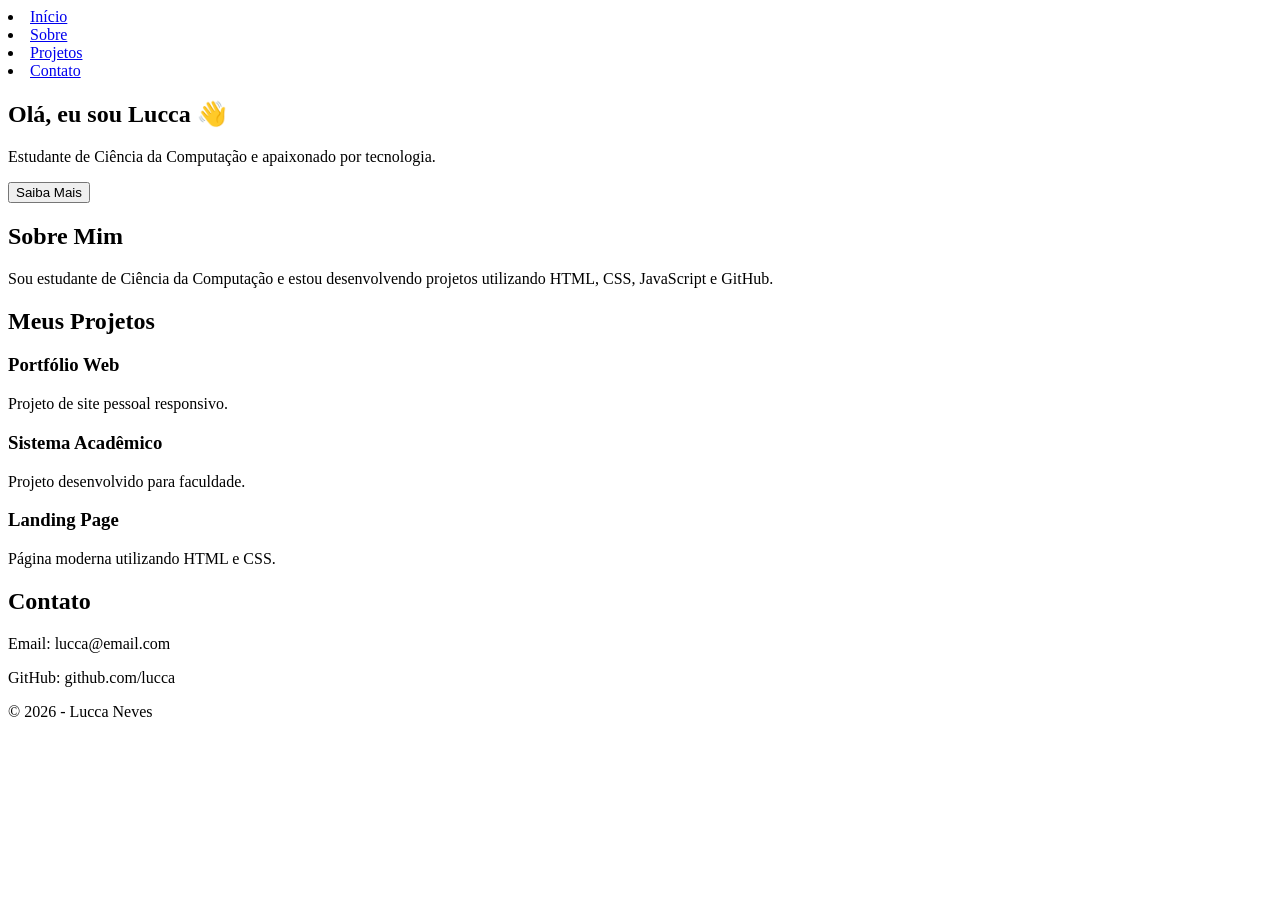
==== index.html @ 15e60c18 "Remove navigation section from index.html" ====
<!DOCTYPE html>
        <li><a href="#inicio">Início</a></li>
        <li><a href="#sobre">Sobre</a></li>
        <li><a href="#projetos">Projetos</a></li>
        <li><a href="#contato">Contato</a></li>
      </ul>
    </nav>

    <section class="hero" id="inicio">
      <div class="hero-text">
        <h1>Olá, eu sou Lucca 👋</h1>

        <p>
          Estudante de Ciência da Computação e apaixonado por tecnologia.
        </p>

        <button onclick="mostrarMensagem()">Saiba Mais</button>
      </div>
    </section>
  </header>

  <section class="sobre" id="sobre">
    <h2>Sobre Mim</h2>

    <p>
      Sou estudante de Ciência da Computação e estou desenvolvendo projetos
      utilizando HTML, CSS, JavaScript e GitHub.
    </p>
  </section>

  <section class="projetos" id="projetos">
    <h2>Meus Projetos</h2>

    <div class="cards">

      <div class="card">
        <h3>Portfólio Web</h3>
        <p>Projeto de site pessoal responsivo.</p>
      </div>

      <div class="card">
        <h3>Sistema Acadêmico</h3>
        <p>Projeto desenvolvido para faculdade.</p>
      </div>

      <div class="card">
        <h3>Landing Page</h3>
        <p>Página moderna utilizando HTML e CSS.</p>
      </div>

    </div>
  </section>

  <section class="contato" id="contato">
    <h2>Contato</h2>

    <p>Email: lucca@email.com</p>
    <p>GitHub: github.com/lucca</p>
  </section>

  <footer>
    <p>© 2026 - Lucca Neves</p>
  </footer>

  <script src="script.js"></script>
</body>
</html>
<!-- deploy fix -->
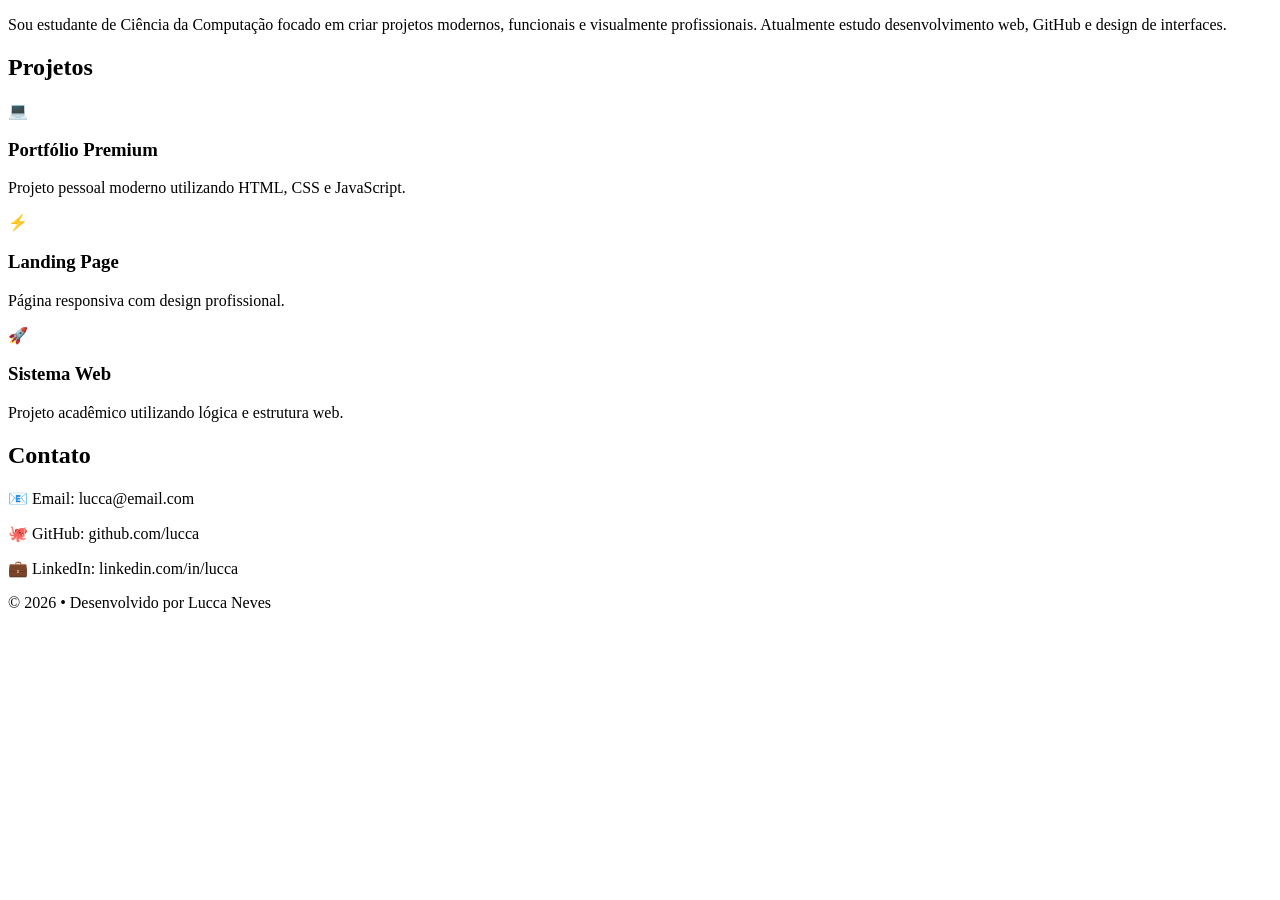
==== commit fb3013b4: "Revise index.html for improved content and layout Updated content and structure of the index.html fi" ====
--- a/index.html
+++ b/index.html
@@ -1,65 +1,55 @@
 <!DOCTYPE html>
-        <li><a href="#inicio">Início</a></li>
-        <li><a href="#sobre">Sobre</a></li>
-        <li><a href="#projetos">Projetos</a></li>
-        <li><a href="#contato">Contato</a></li>
-      </ul>
-    </nav>
-
-    <section class="hero" id="inicio">
-      <div class="hero-text">
-        <h1>Olá, eu sou Lucca 👋</h1>
-
-        <p>
-          Estudante de Ciência da Computação e apaixonado por tecnologia.
-        </p>
-
-        <button onclick="mostrarMensagem()">Saiba Mais</button>
-      </div>
-    </section>
-  </header>
-
-  <section class="sobre" id="sobre">
-    <h2>Sobre Mim</h2>
 
     <p>
-      Sou estudante de Ciência da Computação e estou desenvolvendo projetos
-      utilizando HTML, CSS, JavaScript e GitHub.
+      Sou estudante de Ciência da Computação focado em criar
+      projetos modernos, funcionais e visualmente profissionais.
+      Atualmente estudo desenvolvimento web, GitHub e design de interfaces.
     </p>
+
   </section>
 
   <section class="projetos" id="projetos">
-    <h2>Meus Projetos</h2>
+
+    <h2>Projetos</h2>
 
     <div class="cards">
 
       <div class="card">
-        <h3>Portfólio Web</h3>
-        <p>Projeto de site pessoal responsivo.</p>
+        <span>💻</span>
+        <h3>Portfólio Premium</h3>
+        <p>Projeto pessoal moderno utilizando HTML, CSS e JavaScript.</p>
       </div>
 
       <div class="card">
-        <h3>Sistema Acadêmico</h3>
-        <p>Projeto desenvolvido para faculdade.</p>
+        <span>⚡</span>
+        <h3>Landing Page</h3>
+        <p>Página responsiva com design profissional.</p>
       </div>
 
       <div class="card">
-        <h3>Landing Page</h3>
-        <p>Página moderna utilizando HTML e CSS.</p>
+        <span>🚀</span>
+        <h3>Sistema Web</h3>
+        <p>Projeto acadêmico utilizando lógica e estrutura web.</p>
       </div>
 
     </div>
+
   </section>
 
   <section class="contato" id="contato">
+
     <h2>Contato</h2>
 
-    <p>Email: lucca@email.com</p>
-    <p>GitHub: github.com/lucca</p>
+    <div class="contato-box">
+      <p>📧 Email: lucca@email.com</p>
+      <p>🐙 GitHub: github.com/lucca</p>
+      <p>💼 LinkedIn: linkedin.com/in/lucca</p>
+    </div>
+
   </section>
 
   <footer>
-    <p>© 2026 - Lucca Neves</p>
+    <p>© 2026 • Desenvolvido por Lucca Neves</p>
   </footer>
 
   <script src="script.js"></script>
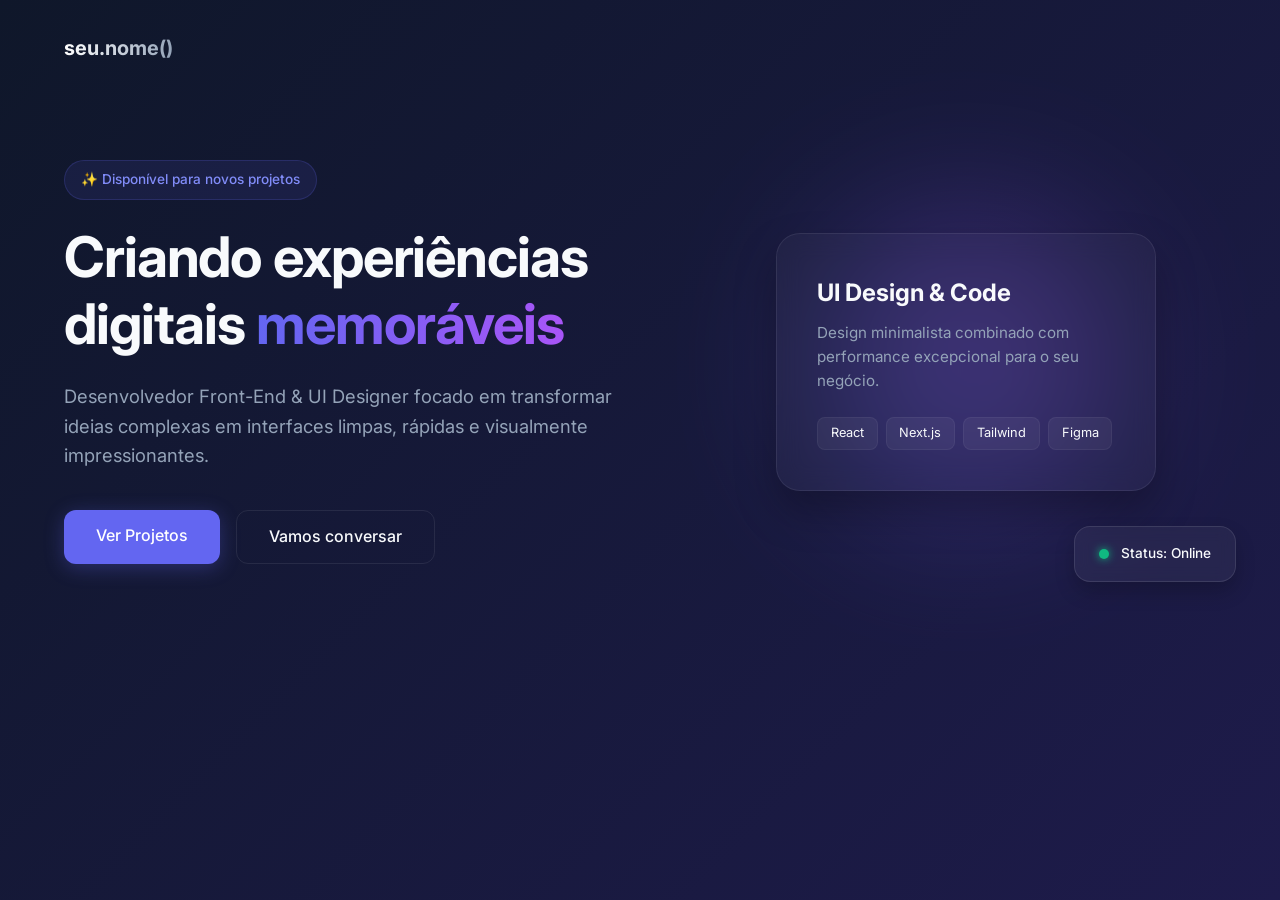
==== commit d7da3866: "Clean up portfolio section by removing text Removed introductory paragraph and project descriptions " ====
--- a/index.html
+++ b/index.html
@@ -1,58 +1,305 @@
 <!DOCTYPE html>
-
-    <p>
-      Sou estudante de Ciência da Computação focado em criar
-      projetos modernos, funcionais e visualmente profissionais.
-      Atualmente estudo desenvolvimento web, GitHub e design de interfaces.
-    </p>
-
-  </section>
-
-  <section class="projetos" id="projetos">
-
-    <h2>Projetos</h2>
-
-    <div class="cards">
-
-      <div class="card">
-        <span>💻</span>
-        <h3>Portfólio Premium</h3>
-        <p>Projeto pessoal moderno utilizando HTML, CSS e JavaScript.</p>
-      </div>
-
-      <div class="card">
-        <span>⚡</span>
-        <h3>Landing Page</h3>
-        <p>Página responsiva com design profissional.</p>
-      </div>
-
-      <div class="card">
-        <span>🚀</span>
-        <h3>Sistema Web</h3>
-        <p>Projeto acadêmico utilizando lógica e estrutura web.</p>
-      </div>
-
-    </div>
-
-  </section>
-
-  <section class="contato" id="contato">
-
-    <h2>Contato</h2>
-
-    <div class="contato-box">
-      <p>📧 Email: lucca@email.com</p>
-      <p>🐙 GitHub: github.com/lucca</p>
-      <p>💼 LinkedIn: linkedin.com/in/lucca</p>
-    </div>
-
-  </section>
-
-  <footer>
-    <p>© 2026 • Desenvolvido por Lucca Neves</p>
-  </footer>
-
-  <script src="script.js"></script>
+<html lang="pt-BR">
+<head>
+    <meta charset="UTF-8">
+    <meta name="viewport" content="width=device-width, initial-scale=1.0">
+    <title>Meu Portfólio Premium</title>
+    <link rel="preconnect" href="https://fonts.googleapis.com">
+    <link rel="preconnect" href="https://fonts.gstatic.com" crossorigin>
+    <link href="https://fonts.googleapis.com/css2?family=Inter:wght@300;400;500;600;700&display=swap" rel="stylesheet">
+    
+    <style>
+        /* Reset e Variáveis de Cores */
+        * {
+            margin: 0;
+            padding: 0;
+            box-sizing: border-box;
+            font-family: 'Inter', sans-serif;
+        }
+
+        :root {
+            --bg-gradient: linear-gradient(135deg, #0f172a 0%, #1e1b4b 100%);
+            --glass-bg: rgba(255, 255, 255, 0.03);
+            --glass-border: rgba(255, 255, 255, 0.08);
+            --text-primary: #f8fafc;
+            --text-secondary: #94a3b8;
+            --accent-primary: #6366f1; /* Indigo */
+            --accent-secondary: #a855f7; /* Purple */
+        }
+
+        body {
+            background: var(--bg-gradient);
+            color: var(--text-primary);
+            min-height: 100vh;
+            overflow-x: hidden;
+            line-height: 1.6;
+        }
+
+        /* Navbar Sutil */
+        nav {
+            display: flex;
+            justify-content: space-between;
+            align-items: center;
+            padding: 2rem 5%;
+            width: 100%;
+        }
+
+        .logo {
+            font-weight: 700;
+            font-size: 1.25rem;
+            background: linear-gradient(to right, #fff, var(--text-secondary));
+            -webkit-background-clip: text;
+            -webkit-text-fill-color: transparent;
+        }
+
+        /* HERO SECTION */
+        .hero {
+            display: flex;
+            align-items: center;
+            justify-content: space-between;
+            padding: 4rem 5% 8rem 5%;
+            max-width: 1400px;
+            margin: 0 auto;
+            position: relative;
+        }
+
+        .hero-content {
+            max-width: 600px;
+            z-index: 2;
+        }
+
+        /* Badge Estilo Startup */
+        .badge {
+            display: inline-flex;
+            align-items: center;
+            background: rgba(99, 102, 241, 0.1);
+            border: 1px solid rgba(99, 102, 241, 0.2);
+            padding: 0.5rem 1rem;
+            border-radius: 9999px;
+            color: #818cf8;
+            font-size: 0.85rem;
+            font-weight: 500;
+            margin-bottom: 1.5rem;
+        }
+
+        .hero h1 {
+            font-size: 3.5rem;
+            line-height: 1.2;
+            font-weight: 700;
+            margin-bottom: 1.5rem;
+            letter-spacing: -0.02em;
+        }
+
+        .hero h1 span {
+            background: linear-gradient(to right, var(--accent-primary), var(--accent-secondary));
+            -webkit-background-clip: text;
+            -webkit-text-fill-color: transparent;
+        }
+
+        .hero p {
+            color: var(--text-secondary);
+            font-size: 1.15rem;
+            margin-bottom: 2.5rem;
+        }
+
+        /* Botões Modernos */
+        .cta-group {
+            display: flex;
+            gap: 1rem;
+        }
+
+        .btn {
+            padding: 0.8rem 2rem;
+            border-radius: 12px;
+            font-weight: 500;
+            text-decoration: none;
+            transition: all 0.3s ease;
+            font-size: 1rem;
+        }
+
+        .btn-primary {
+            background: var(--accent-primary);
+            color: white;
+            box-shadow: 0 4px 20px rgba(99, 102, 241, 0.3);
+        }
+
+        .btn-primary:hover {
+            background: #4f46e5;
+            transform: translateY(-2px);
+            box-shadow: 0 6px 24px rgba(99, 102, 241, 0.4);
+        }
+
+        .btn-secondary {
+            background: transparent;
+            color: var(--text-primary);
+            border: 1px solid var(--glass-border);
+        }
+
+        .btn-secondary:hover {
+            background: rgba(255, 255, 255, 0.05);
+            border-color: rgba(255, 255, 255, 0.2);
+        }
+
+        /* EFEITO GLASSMORPHISM & CARTÕES FLUTUANTES */
+        .hero-visual {
+            position: relative;
+            width: 500px;
+            height: 400px;
+            display: flex;
+            justify-content: center;
+            align-items: center;
+        }
+
+        /* Esfera de Luz de Fundo (Glow Effect) */
+        .glow {
+            position: absolute;
+            width: 300px;
+            height: 300px;
+            background: linear-gradient(45deg, var(--accent-primary), var(--accent-secondary));
+            filter: blur(80px);
+            opacity: 0.3;
+            border-radius: 50%;
+            z-index: 1;
+        }
+
+        /* Cartão Flutuante Principal */
+        .glass-card {
+            position: relative;
+            z-index: 2;
+            width: 380px;
+            background: var(--glass-bg);
+            backdrop-filter: blur(12px);
+            -webkit-backdrop-filter: blur(12px);
+            border: 1px solid var(--glass-border);
+            border-radius: 24px;
+            padding: 2.5rem;
+            box-shadow: 0 20px 40px rgba(0, 0, 0, 0.3);
+            animation: float 6s ease-in-out infinite;
+        }
+
+        /* Elemento decorativo menor para reforçar a flutuação */
+        .mini-card {
+            position: absolute;
+            z-index: 3;
+            bottom: -20px;
+            right: -20px;
+            background: rgba(255, 255, 255, 0.05);
+            backdrop-filter: blur(8px);
+            -webkit-backdrop-filter: blur(8px);
+            border: 1px solid rgba(255, 255, 255, 0.1);
+            border-radius: 16px;
+            padding: 1rem 1.5rem;
+            display: flex;
+            align-items: center;
+            gap: 0.75rem;
+            box-shadow: 0 10px 20px rgba(0, 0, 0, 0.2);
+            animation: float-reverse 5s ease-in-out infinite;
+        }
+
+        .dot {
+            width: 10px;
+            height: 10px;
+            background-color: #10b981; /* Verde Online */
+            border-radius: 50%;
+            box-shadow: 0 0 8px #10b981;
+        }
+
+        .glass-card h3 {
+            margin-bottom: 0.5rem;
+            font-size: 1.5rem;
+        }
+
+        .glass-card p {
+            color: var(--text-secondary);
+            font-size: 0.95rem;
+            margin-bottom: 1.5rem;
+        }
+
+        .tech-tags {
+            display: flex;
+            gap: 0.5rem;
+            flex-wrap: wrap;
+        }
+
+        .tech-tag {
+            background: rgba(255, 255, 255, 0.05);
+            padding: 0.3rem 0.8rem;
+            border-radius: 8px;
+            font-size: 0.8rem;
+            border: 1px solid rgba(255, 255, 255, 0.05);
+        }
+
+        /* Animações Suaves de Flutuação */
+        @keyframes float {
+            0%, 100% { transform: translateY(0px); }
+            50% { transform: translateY(-15px); }
+        }
+
+        @keyframes float-reverse {
+            0%, 100% { transform: translateY(0px); }
+            50% { transform: translateY(10px); }
+        }
+
+        /* Responsividade para Celular */
+        @media (max-width: 968px) {
+            nav { padding: 1.5rem 5%; }
+            .hero {
+                flex-direction: column;
+                text-align: center;
+                padding-top: 2rem;
+                gap: 4rem;
+            }
+            .hero h1 { font-size: 2.5rem; }
+            .cta-group { justify-content: center; }
+            .hero-visual { width: 100%; height: auto; }
+            .glass-card { width: 100%; max-width: 360px; margin: 0 auto; }
+        }
+    </style>
+</head>
+<body>
+
+    <nav>
+        <div class="logo">seu.nome()</div>
+    </nav>
+
+    <section class="hero">
+        <div class="hero-content">
+            <div class="badge">
+                ✨ Disponível para novos projetos
+            </div>
+            
+            <h1>Criando experiências digitais <span>memoráveis</span></h1>
+            
+            <p>Desenvolvedor Front-End & UI Designer focado em transformar ideias complexas em interfaces limpas, rápidas e visualmente impressionantes.</p>
+            
+            <div class="cta-group">
+                <a href="#projetos" class="btn btn-primary">Ver Projetos</a>
+                <a href="#contato" class="btn btn-secondary">Vamos conversar</a>
+            </div>
+        </div>
+
+        <div class="hero-visual">
+            <div class="glow"></div>
+            
+            <div class="glass-card">
+                <h3>UI Design & Code</h3>
+                <p>Design minimalista combinado com performance excepcional para o seu negócio.</p>
+                
+                <div class="tech-tags">
+                    <span class="tech-tag">React</span>
+                    <span class="tech-tag">Next.js</span>
+                    <span class="tech-tag">Tailwind</span>
+                    <span class="tech-tag">Figma</span>
+                </div>
+            </div>
+
+            <div class="mini-card">
+                <span class="dot"></span>
+                <span style="font-size: 0.85rem; font-weight: 500;">Status: Online</span>
+            </div>
+        </div>
+    </section>
+
 </body>
 </html>
 <!-- deploy fix -->
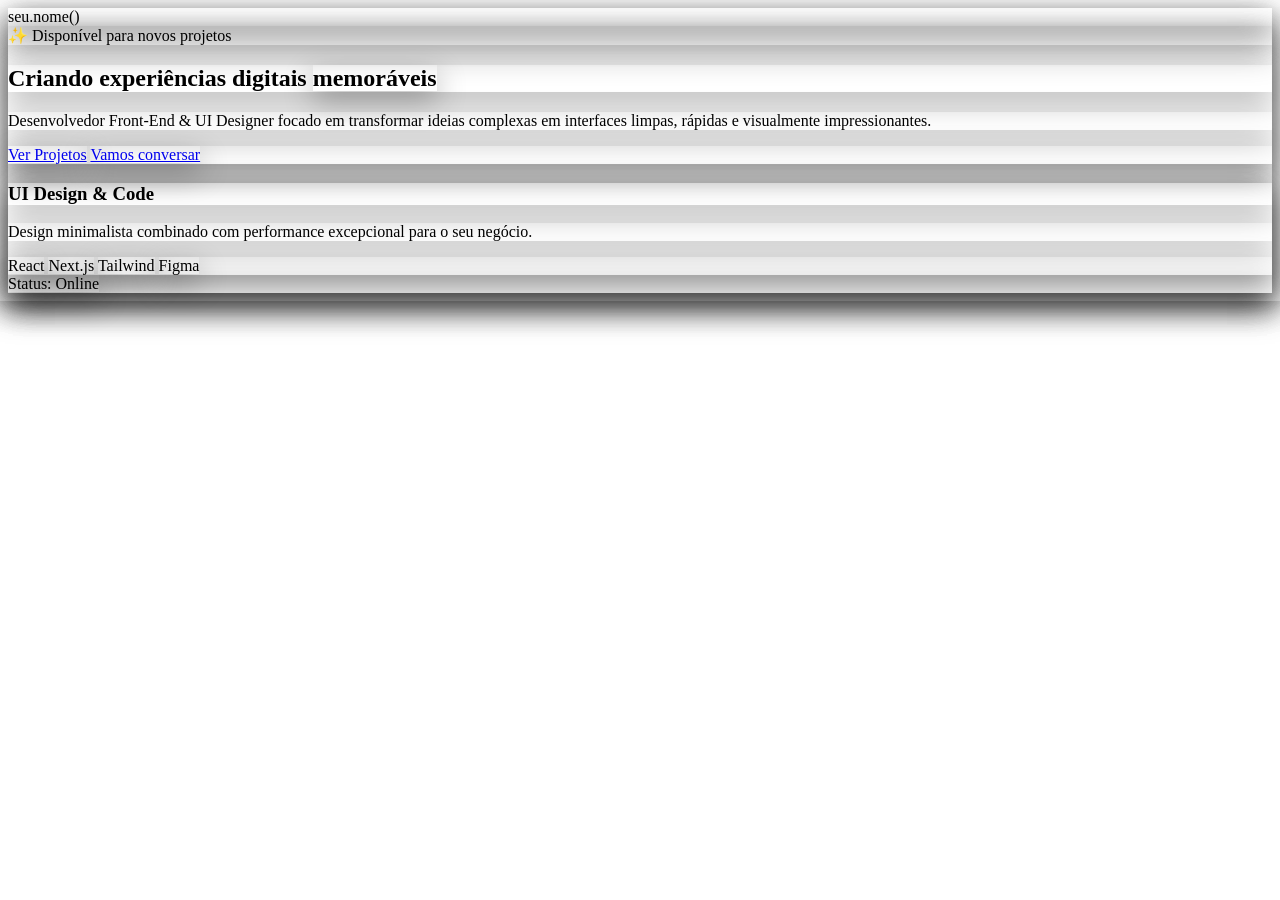
==== commit 47e689ce: "Update index.html" ====
--- a/index.html
+++ b/index.html
@@ -4,257 +4,12 @@
     <meta charset="UTF-8">
     <meta name="viewport" content="width=device-width, initial-scale=1.0">
     <title>Meu Portfólio Premium</title>
+    
     <link rel="preconnect" href="https://fonts.googleapis.com">
     <link rel="preconnect" href="https://fonts.gstatic.com" crossorigin>
     <link href="https://fonts.googleapis.com/css2?family=Inter:wght@300;400;500;600;700&display=swap" rel="stylesheet">
     
-    <style>
-        /* Reset e Variáveis de Cores */
-        * {
-            margin: 0;
-            padding: 0;
-            box-sizing: border-box;
-            font-family: 'Inter', sans-serif;
-        }
-
-        :root {
-            --bg-gradient: linear-gradient(135deg, #0f172a 0%, #1e1b4b 100%);
-            --glass-bg: rgba(255, 255, 255, 0.03);
-            --glass-border: rgba(255, 255, 255, 0.08);
-            --text-primary: #f8fafc;
-            --text-secondary: #94a3b8;
-            --accent-primary: #6366f1; /* Indigo */
-            --accent-secondary: #a855f7; /* Purple */
-        }
-
-        body {
-            background: var(--bg-gradient);
-            color: var(--text-primary);
-            min-height: 100vh;
-            overflow-x: hidden;
-            line-height: 1.6;
-        }
-
-        /* Navbar Sutil */
-        nav {
-            display: flex;
-            justify-content: space-between;
-            align-items: center;
-            padding: 2rem 5%;
-            width: 100%;
-        }
-
-        .logo {
-            font-weight: 700;
-            font-size: 1.25rem;
-            background: linear-gradient(to right, #fff, var(--text-secondary));
-            -webkit-background-clip: text;
-            -webkit-text-fill-color: transparent;
-        }
-
-        /* HERO SECTION */
-        .hero {
-            display: flex;
-            align-items: center;
-            justify-content: space-between;
-            padding: 4rem 5% 8rem 5%;
-            max-width: 1400px;
-            margin: 0 auto;
-            position: relative;
-        }
-
-        .hero-content {
-            max-width: 600px;
-            z-index: 2;
-        }
-
-        /* Badge Estilo Startup */
-        .badge {
-            display: inline-flex;
-            align-items: center;
-            background: rgba(99, 102, 241, 0.1);
-            border: 1px solid rgba(99, 102, 241, 0.2);
-            padding: 0.5rem 1rem;
-            border-radius: 9999px;
-            color: #818cf8;
-            font-size: 0.85rem;
-            font-weight: 500;
-            margin-bottom: 1.5rem;
-        }
-
-        .hero h1 {
-            font-size: 3.5rem;
-            line-height: 1.2;
-            font-weight: 700;
-            margin-bottom: 1.5rem;
-            letter-spacing: -0.02em;
-        }
-
-        .hero h1 span {
-            background: linear-gradient(to right, var(--accent-primary), var(--accent-secondary));
-            -webkit-background-clip: text;
-            -webkit-text-fill-color: transparent;
-        }
-
-        .hero p {
-            color: var(--text-secondary);
-            font-size: 1.15rem;
-            margin-bottom: 2.5rem;
-        }
-
-        /* Botões Modernos */
-        .cta-group {
-            display: flex;
-            gap: 1rem;
-        }
-
-        .btn {
-            padding: 0.8rem 2rem;
-            border-radius: 12px;
-            font-weight: 500;
-            text-decoration: none;
-            transition: all 0.3s ease;
-            font-size: 1rem;
-        }
-
-        .btn-primary {
-            background: var(--accent-primary);
-            color: white;
-            box-shadow: 0 4px 20px rgba(99, 102, 241, 0.3);
-        }
-
-        .btn-primary:hover {
-            background: #4f46e5;
-            transform: translateY(-2px);
-            box-shadow: 0 6px 24px rgba(99, 102, 241, 0.4);
-        }
-
-        .btn-secondary {
-            background: transparent;
-            color: var(--text-primary);
-            border: 1px solid var(--glass-border);
-        }
-
-        .btn-secondary:hover {
-            background: rgba(255, 255, 255, 0.05);
-            border-color: rgba(255, 255, 255, 0.2);
-        }
-
-        /* EFEITO GLASSMORPHISM & CARTÕES FLUTUANTES */
-        .hero-visual {
-            position: relative;
-            width: 500px;
-            height: 400px;
-            display: flex;
-            justify-content: center;
-            align-items: center;
-        }
-
-        /* Esfera de Luz de Fundo (Glow Effect) */
-        .glow {
-            position: absolute;
-            width: 300px;
-            height: 300px;
-            background: linear-gradient(45deg, var(--accent-primary), var(--accent-secondary));
-            filter: blur(80px);
-            opacity: 0.3;
-            border-radius: 50%;
-            z-index: 1;
-        }
-
-        /* Cartão Flutuante Principal */
-        .glass-card {
-            position: relative;
-            z-index: 2;
-            width: 380px;
-            background: var(--glass-bg);
-            backdrop-filter: blur(12px);
-            -webkit-backdrop-filter: blur(12px);
-            border: 1px solid var(--glass-border);
-            border-radius: 24px;
-            padding: 2.5rem;
-            box-shadow: 0 20px 40px rgba(0, 0, 0, 0.3);
-            animation: float 6s ease-in-out infinite;
-        }
-
-        /* Elemento decorativo menor para reforçar a flutuação */
-        .mini-card {
-            position: absolute;
-            z-index: 3;
-            bottom: -20px;
-            right: -20px;
-            background: rgba(255, 255, 255, 0.05);
-            backdrop-filter: blur(8px);
-            -webkit-backdrop-filter: blur(8px);
-            border: 1px solid rgba(255, 255, 255, 0.1);
-            border-radius: 16px;
-            padding: 1rem 1.5rem;
-            display: flex;
-            align-items: center;
-            gap: 0.75rem;
-            box-shadow: 0 10px 20px rgba(0, 0, 0, 0.2);
-            animation: float-reverse 5s ease-in-out infinite;
-        }
-
-        .dot {
-            width: 10px;
-            height: 10px;
-            background-color: #10b981; /* Verde Online */
-            border-radius: 50%;
-            box-shadow: 0 0 8px #10b981;
-        }
-
-        .glass-card h3 {
-            margin-bottom: 0.5rem;
-            font-size: 1.5rem;
-        }
-
-        .glass-card p {
-            color: var(--text-secondary);
-            font-size: 0.95rem;
-            margin-bottom: 1.5rem;
-        }
-
-        .tech-tags {
-            display: flex;
-            gap: 0.5rem;
-            flex-wrap: wrap;
-        }
-
-        .tech-tag {
-            background: rgba(255, 255, 255, 0.05);
-            padding: 0.3rem 0.8rem;
-            border-radius: 8px;
-            font-size: 0.8rem;
-            border: 1px solid rgba(255, 255, 255, 0.05);
-        }
-
-        /* Animações Suaves de Flutuação */
-        @keyframes float {
-            0%, 100% { transform: translateY(0px); }
-            50% { transform: translateY(-15px); }
-        }
-
-        @keyframes float-reverse {
-            0%, 100% { transform: translateY(0px); }
-            50% { transform: translateY(10px); }
-        }
-
-        /* Responsividade para Celular */
-        @media (max-width: 968px) {
-            nav { padding: 1.5rem 5%; }
-            .hero {
-                flex-direction: column;
-                text-align: center;
-                padding-top: 2rem;
-                gap: 4rem;
-            }
-            .hero h1 { font-size: 2.5rem; }
-            .cta-group { justify-content: center; }
-            .hero-visual { width: 100%; height: auto; }
-            .glass-card { width: 100%; max-width: 360px; margin: 0 auto; }
-        }
-    </style>
+    <link rel="stylesheet" href="style.css">
 </head>
 <body>
 
@@ -268,20 +23,20 @@
                 ✨ Disponível para novos projetos
             </div>
             
-            <h1>Criando experiências digitais <span>memoráveis</span></h1>
+            <h1>Criando experiências digitais <span class="gradient-text">memoráveis</span></h1>
             
             <p>Desenvolvedor Front-End & UI Designer focado em transformar ideias complexas em interfaces limpas, rápidas e visualmente impressionantes.</p>
             
             <div class="cta-group">
                 <a href="#projetos" class="btn btn-primary">Ver Projetos</a>
-                <a href="#contato" class="btn btn-secondary">Vamos conversar</a>
+                <a href="#contato" class="btn btn-secondary" id="btn-contato">Vamos conversar</a>
             </div>
         </div>
 
         <div class="hero-visual">
             <div class="glow"></div>
             
-            <div class="glass-card">
+            <div class="glass-card" id="interactive-card">
                 <h3>UI Design & Code</h3>
                 <p>Design minimalista combinado com performance excepcional para o seu negócio.</p>
                 
@@ -295,11 +50,12 @@
 
             <div class="mini-card">
                 <span class="dot"></span>
-                <span style="font-size: 0.85rem; font-weight: 500;">Status: Online</span>
+                <span class="status-text">Status: Online</span>
             </div>
         </div>
     </section>
 
+    <script src="script.js"></script>
 </body>
 </html>
 <!-- deploy fix -->
--- a/style.css
+++ b/style.css
@@ -0,0 +1,70 @@
+*{
+  box-shadow: 0px 10px 30px rgba(0,0,0,0.3);
+}
+
+.card:hover{
+  transform: translateY(-12px) scale(1.03);
+}
+
+.card h3{
+  margin-bottom: 15px;
+  color: #38bdf8;
+}
+
+.card p{
+  color: #e2e8f0;
+}
+
+.contato{
+  text-align: center;
+}
+
+.contato p{
+  margin: 15px 0;
+  font-size: 20px;
+  color: #e2e8f0;
+}
+
+footer{
+  background: #020617;
+  text-align: center;
+  padding: 30px;
+  color: #94a3b8;
+}
+
+@keyframes aparecer{
+  from{
+    opacity: 0;
+    transform: translateY(30px);
+  }
+
+  to{
+    opacity: 1;
+    transform: translateY(0px);
+  }
+}
+
+@media(max-width: 768px){
+
+  nav{
+    flex-direction: column;
+    gap: 15px;
+  }
+
+  nav ul{
+    flex-direction: column;
+    text-align: center;
+  }
+
+  .hero h1{
+    font-size: 40px;
+  }
+
+  .hero p{
+    font-size: 18px;
+  }
+
+  .card{
+    width: 100%;
+  }
+}
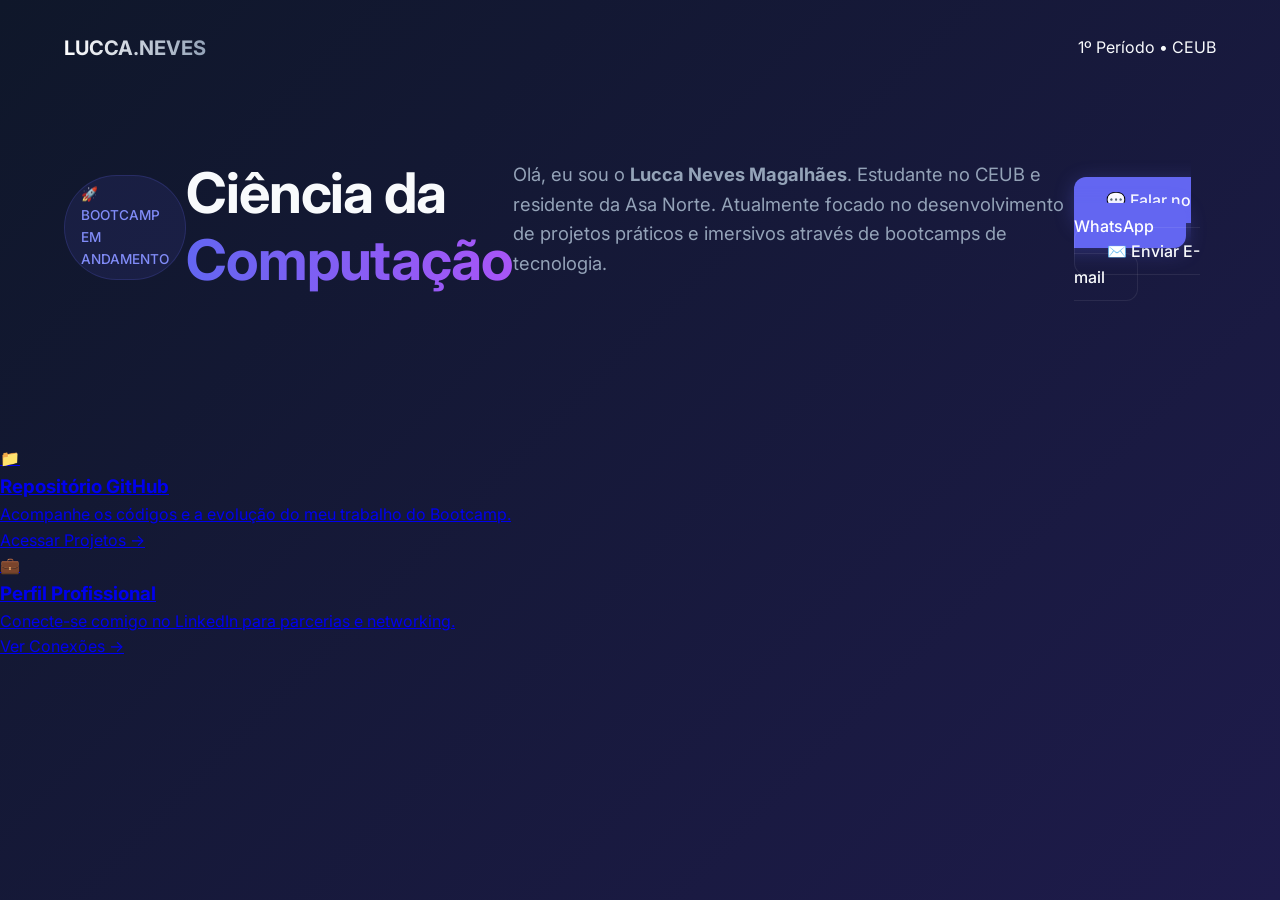
==== commit bc1de136: "Update portfolio title and content structure" ====
--- a/index.html
+++ b/index.html
@@ -3,57 +3,55 @@
 <head>
     <meta charset="UTF-8">
     <meta name="viewport" content="width=device-width, initial-scale=1.0">
-    <title>Meu Portfólio Premium</title>
+    <title>Lucca Neves | Portfólio Tech</title>
     
     <link rel="preconnect" href="https://fonts.googleapis.com">
     <link rel="preconnect" href="https://fonts.gstatic.com" crossorigin>
-    <link href="https://fonts.googleapis.com/css2?family=Inter:wght@300;400;500;600;700&display=swap" rel="stylesheet">
+    <link href="https://fonts.googleapis.com/css2?family=Inter:wght@300;400;500;600&family=Oxanium:wght@600;700;800&display=swap" rel="stylesheet">
     
     <link rel="stylesheet" href="style.css">
 </head>
 <body>
 
+    <div class="bg-glow"></div>
+
     <nav>
-        <div class="logo">seu.nome()</div>
+        <div class="logo">LUCCA<span>.NEVES</span></div>
+        <div class="nav-badge">1º Período • CEUB</div>
     </nav>
 
-    <section class="hero">
-        <div class="hero-content">
-            <div class="badge">
-                ✨ Disponível para novos projetos
+    <main class="container">
+        <section class="hero">
+            <div class="badge">🚀 BOOTCAMP EM ANDAMENTO</div>
+            <h1>Ciência da <br><span class="gradient-text">Computação</span></h1>
+            <p>Olá, eu sou o <strong>Lucca Neves Magalhães</strong>. Estudante no CEUB e residente da Asa Norte. Atualmente focado no desenvolvimento de projetos práticos e imersivos através de bootcamps de tecnologia.</p>
+            
+            <div class="cta-buttons">
+                <a href="https://wa.me/5561992003231" target="_blank" class="btn btn-primary">
+                    💬 Falar no WhatsApp
+                </a>
+                <a href="mailto:neveslucca55@gmail.com" class="btn btn-secondary">
+                    ✉️ Enviar E-mail
+                </a>
             </div>
-            
-            <h1>Criando experiências digitais <span class="gradient-text">memoráveis</span></h1>
-            
-            <p>Desenvolvedor Front-End & UI Designer focado em transformar ideias complexas em interfaces limpas, rápidas e visualmente impressionantes.</p>
-            
-            <div class="cta-group">
-                <a href="#projetos" class="btn btn-primary">Ver Projetos</a>
-                <a href="#contato" class="btn btn-secondary" id="btn-contato">Vamos conversar</a>
-            </div>
-        </div>
+        </section>
 
-        <div class="hero-visual">
-            <div class="glow"></div>
-            
-            <div class="glass-card" id="interactive-card">
-                <h3>UI Design & Code</h3>
-                <p>Design minimalista combinado com performance excepcional para o seu negócio.</p>
-                
-                <div class="tech-tags">
-                    <span class="tech-tag">React</span>
-                    <span class="tech-tag">Next.js</span>
-                    <span class="tech-tag">Tailwind</span>
-                    <span class="tech-tag">Figma</span>
-                </div>
-            </div>
+        <section class="links-grid">
+            <a href="https://github.com/neveslucca55-collab/Lucca-Neves-Magalh-es" target="_blank" class="card grid-card">
+                <div class="card-icon">📁</div>
+                <h3>Repositório GitHub</h3>
+                <p>Acompanhe os códigos e a evolução do meu trabalho do Bootcamp.</p>
+                <span class="card-action">Acessar Projetos →</span>
+            </a>
 
-            <div class="mini-card">
-                <span class="dot"></span>
-                <span class="status-text">Status: Online</span>
-            </div>
-        </div>
-    </section>
+            <a href="https://www.linkedin.com/in/lucca-magalhaes-40aba43aa/" target="_blank" class="card grid-card">
+                <div class="card-icon">💼</div>
+                <h3>Perfil Profissional</h3>
+                <p>Conecte-se comigo no LinkedIn para parcerias e networking.</p>
+                <span class="card-action">Ver Conexões →</span>
+            </a>
+        </section>
+    </main>
 
     <script src="script.js"></script>
 </body>
--- a/style.css
+++ b/style.css
@@ -1,70 +1,252 @@
-*{
-  box-shadow: 0px 10px 30px rgba(0,0,0,0.3);
-}
-
-.card:hover{
-  transform: translateY(-12px) scale(1.03);
-}
-
-.card h3{
-  margin-bottom: 15px;
-  color: #38bdf8;
-}
-
-.card p{
-  color: #e2e8f0;
-}
-
-.contato{
-  text-align: center;
-}
-
-.contato p{
-  margin: 15px 0;
-  font-size: 20px;
-  color: #e2e8f0;
-}
-
-footer{
-  background: #020617;
-  text-align: center;
-  padding: 30px;
-  color: #94a3b8;
-}
-
-@keyframes aparecer{
-  from{
-    opacity: 0;
-    transform: translateY(30px);
-  }
-
-  to{
-    opacity: 1;
-    transform: translateY(0px);
-  }
-}
-
-@media(max-width: 768px){
-
-  nav{
-    flex-direction: column;
-    gap: 15px;
-  }
-
-  nav ul{
-    flex-direction: column;
-    text-align: center;
-  }
-
-  .hero h1{
-    font-size: 40px;
-  }
-
-  .hero p{
-    font-size: 18px;
-  }
-
-  .card{
+/* Reset e Variáveis de Cores */
+* {
+    margin: 0;
+    padding: 0;
+    box-sizing: border-box;
+    font-family: 'Inter', sans-serif;
+}
+
+:root {
+    --bg-gradient: linear-gradient(135deg, #0f172a 0%, #1e1b4b 100%);
+    --glass-bg: rgba(255, 255, 255, 0.03);
+    --glass-border: rgba(255, 255, 255, 0.08);
+    --text-primary: #f8fafc;
+    --text-secondary: #94a3b8;
+    --accent-primary: #6366f1; /* Indigo */
+    --accent-secondary: #a855f7; /* Purple */
+}
+
+body {
+    background: var(--bg-gradient);
+    color: var(--text-primary);
+    min-height: 100vh;
+    overflow-x: hidden;
+    line-height: 1.6;
+}
+
+/* Navbar Sutil */
+nav {
+    display: flex;
+    justify-content: space-between;
+    align-items: center;
+    padding: 2rem 5%;
     width: 100%;
-  }
-}
+}
+
+.logo {
+    font-weight: 700;
+    font-size: 1.25rem;
+    background: linear-gradient(to right, #fff, var(--text-secondary));
+    -webkit-background-clip: text;
+    -webkit-text-fill-color: transparent;
+}
+
+/* HERO SECTION */
+.hero {
+    display: flex;
+    align-items: center;
+    justify-content: space-between;
+    padding: 4rem 5% 8rem 5%;
+    max-width: 1400px;
+    margin: 0 auto;
+    position: relative;
+}
+
+.hero-content {
+    max-width: 600px;
+    z-index: 2;
+}
+
+/* Badge Estilo Startup */
+.badge {
+    display: inline-flex;
+    align-items: center;
+    background: rgba(99, 102, 241, 0.1);
+    border: 1px solid rgba(99, 102, 241, 0.2);
+    padding: 0.5rem 1rem;
+    border-radius: 9999px;
+    color: #818cf8;
+    font-size: 0.85rem;
+    font-weight: 500;
+    margin-bottom: 1.5rem;
+}
+
+.hero h1 {
+    font-size: 3.5rem;
+    line-height: 1.2;
+    font-weight: 700;
+    margin-bottom: 1.5rem;
+    letter-spacing: -0.02em;
+}
+
+.gradient-text {
+    background: linear-gradient(to right, var(--accent-primary), var(--accent-secondary));
+    -webkit-background-clip: text;
+    -webkit-text-fill-color: transparent;
+}
+
+.hero p {
+    color: var(--text-secondary);
+    font-size: 1.15rem;
+    margin-bottom: 2.5rem;
+}
+
+/* Botões Modernos */
+.cta-group {
+    display: flex;
+    gap: 1rem;
+}
+
+.btn {
+    padding: 0.8rem 2rem;
+    border-radius: 12px;
+    font-weight: 500;
+    text-decoration: none;
+    transition: all 0.3s cubic-bezier(0.4, 0, 0.2, 1);
+    font-size: 1rem;
+}
+
+.btn-primary {
+    background: var(--accent-primary);
+    color: white;
+    box-shadow: 0 4px 20px rgba(99, 102, 241, 0.3);
+}
+
+.btn-primary:hover {
+    background: #4f46e5;
+    transform: translateY(-2px);
+    box-shadow: 0 6px 24px rgba(99, 102, 241, 0.4);
+}
+
+.btn-secondary {
+    background: transparent;
+    color: var(--text-primary);
+    border: 1px solid var(--glass-border);
+}
+
+.btn-secondary:hover {
+    background: rgba(255, 255, 255, 0.05);
+    border-color: rgba(255, 255, 255, 0.2);
+    transform: translateY(-2px);
+}
+
+/* EFEITO GLASSMORPHISM & CARTÕES FLUTUANTES */
+.hero-visual {
+    position: relative;
+    width: 500px;
+    height: 400px;
+    display: flex;
+    justify-content: center;
+    align-items: center;
+}
+
+/* Esfera de Luz de Fundo (Glow Effect) */
+.glow {
+    position: absolute;
+    width: 300px;
+    height: 300px;
+    background: linear-gradient(45deg, var(--accent-primary), var(--accent-secondary));
+    filter: blur(80px);
+    opacity: 0.3;
+    border-radius: 50%;
+    z-index: 1;
+}
+
+/* Cartão Flutuante Principal */
+.glass-card {
+    position: relative;
+    z-index: 2;
+    width: 380px;
+    background: var(--glass-bg);
+    backdrop-filter: blur(12px);
+    -webkit-backdrop-filter: blur(12px);
+    border: 1px solid var(--glass-border);
+    border-radius: 24px;
+    padding: 2.5rem;
+    box-shadow: 0 20px 40px rgba(0, 0, 0, 0.3);
+    animation: float 6s ease-in-out infinite;
+    transition: transform 0.2s ease-out, box-shadow 0.2s ease-out;
+}
+
+/* Elemento decorativo menor para reforçar a flutuação */
+.mini-card {
+    position: absolute;
+    z-index: 3;
+    bottom: -20px;
+    right: -20px;
+    background: rgba(255, 255, 255, 0.05);
+    backdrop-filter: blur(8px);
+    -webkit-backdrop-filter: blur(8px);
+    border: 1px solid rgba(255, 255, 255, 0.1);
+    border-radius: 16px;
+    padding: 1rem 1.5rem;
+    display: flex;
+    align-items: center;
+    gap: 0.75rem;
+    box-shadow: 0 10px 20px rgba(0, 0, 0, 0.2);
+    animation: float-reverse 5s ease-in-out infinite;
+}
+
+.dot {
+    width: 10px;
+    height: 10px;
+    background-color: #10b981; /* Verde Online */
+    border-radius: 50%;
+    box-shadow: 0 0 8px #10b981;
+}
+
+.status-text {
+    font-size: 0.85rem;
+    font-weight: 500;
+}
+
+.glass-card h3 {
+    margin-bottom: 0.5rem;
+    font-size: 1.5rem;
+}
+
+.glass-card p {
+    color: var(--text-secondary);
+    font-size: 0.95rem;
+    margin-bottom: 1.5rem;
+}
+
+.tech-tags {
+    display: flex;
+    gap: 0.5rem;
+    flex-wrap: wrap;
+}
+
+.tech-tag {
+    background: rgba(255, 255, 255, 0.05);
+    padding: 0.3rem 0.8rem;
+    border-radius: 8px;
+    font-size: 0.8rem;
+    border: 1px solid rgba(255, 255, 255, 0.05);
+}
+
+/* Animações Suaves de Flutuação */
+@keyframes float {
+    0%, 100% { transform: translateY(0px); }
+    50% { transform: translateY(-15px); }
+}
+
+@keyframes float-reverse {
+    0%, 100% { transform: translateY(0px); }
+    50% { transform: translateY(10px); }
+}
+
+/* Responsividade para Celular */
+@media (max-width: 968px) {
+    nav { padding: 1.5rem 5%; }
+    .hero {
+        flex-direction: column;
+        text-align: center;
+        padding-top: 2rem;
+        gap: 4rem;
+    }
+    .hero h1 { font-size: 2.5rem; }
+    .cta-group { justify-content: center; }
+    .hero-visual { width: 100%; height: auto; }
+    .glass-card { width: 100%; max-width: 360px; margin: 0 auto; }
+}
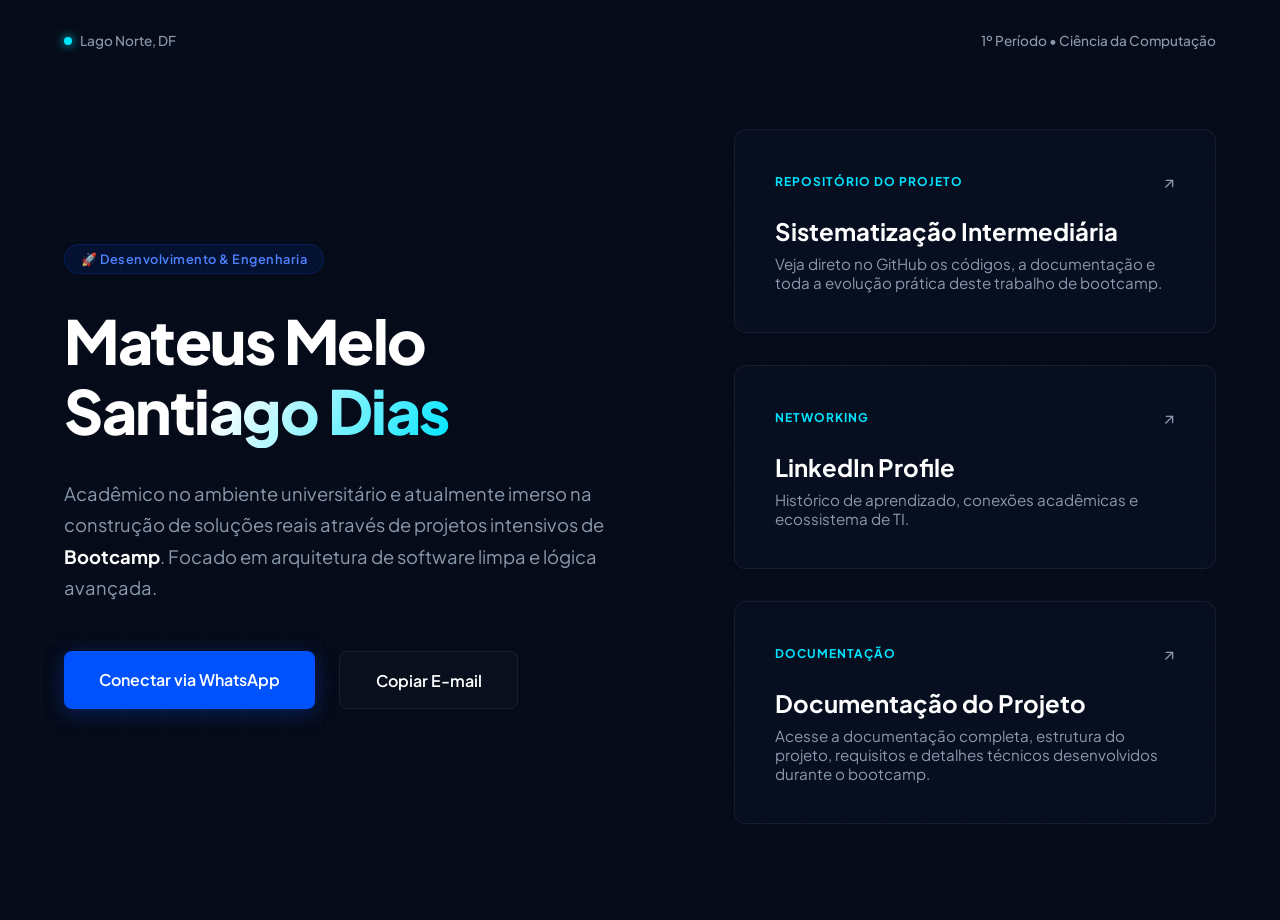
==== commit 607b8f67: "Revise title and enhance portfolio layout Updated the title and user information in the portfolio. A" ====
--- a/index.html
+++ b/index.html
@@ -3,57 +3,431 @@
 <head>
     <meta charset="UTF-8">
     <meta name="viewport" content="width=device-width, initial-scale=1.0">
-    <title>Lucca Neves | Portfólio Tech</title>
-    
+    <title>Mateus Melo | Tech Portfolio</title>
+
     <link rel="preconnect" href="https://fonts.googleapis.com">
     <link rel="preconnect" href="https://fonts.gstatic.com" crossorigin>
-    <link href="https://fonts.googleapis.com/css2?family=Inter:wght@300;400;500;600&family=Oxanium:wght@600;700;800&display=swap" rel="stylesheet">
-    
-    <link rel="stylesheet" href="style.css">
+    <link href="https://fonts.googleapis.com/css2?family=Plus+Jakarta+Sans:wght@400;500;600;700;800&display=swap" rel="stylesheet">
+
+    <style>
+
+        * {
+            margin: 0;
+            padding: 0;
+            box-sizing: border-box;
+            font-family: 'Plus Jakarta Sans', sans-serif;
+        }
+
+        :root {
+            --bg-main: #060b19;
+            --blue-electric: #00e5ff;
+            --blue-brand: #0052ff;
+            --border-color: rgba(255, 255, 255, 0.06);
+            --text-white: #ffffff;
+            --text-muted: #8a99ad;
+        }
+
+        body {
+            background-color: var(--bg-main);
+            color: var(--text-white);
+            min-height: 100vh;
+            overflow-x: hidden;
+            position: relative;
+        }
+
+        .grid-overlay {
+            position: absolute;
+            top: 0;
+            left: 0;
+            width: 100%;
+            height: 100%;
+            background-image:
+                linear-gradient(rgba(255, 255, 255, 0.01) 1px, transparent 1px),
+                linear-gradient(90deg, rgba(255, 255, 255, 0.01) 1px, transparent 1px);
+            background-size: 40px 40px;
+            z-index: 1;
+            pointer-events: none;
+        }
+
+        .main-header {
+            max-width: 1300px;
+            margin: 0 auto;
+            padding: 2rem 5%;
+            display: flex;
+            justify-content: space-between;
+            align-items: center;
+            font-size: 0.85rem;
+            font-weight: 500;
+            color: var(--text-muted);
+            position: relative;
+            z-index: 10;
+        }
+
+        .user-meta {
+            display: flex;
+            align-items: center;
+            gap: 0.5rem;
+        }
+
+        .location-dot {
+            width: 8px;
+            height: 8px;
+            background: var(--blue-electric);
+            border-radius: 50%;
+            box-shadow: 0 0 10px var(--blue-electric);
+        }
+
+        .wrapper {
+            max-width: 1300px;
+            margin: 0 auto;
+            padding: 3rem 5% 6rem 5%;
+            display: grid;
+            grid-template-columns: 1.1fr 0.9fr;
+            gap: 5rem;
+            position: relative;
+            z-index: 5;
+        }
+
+        .intro-block {
+            display: flex;
+            flex-direction: column;
+            justify-content: center;
+        }
+
+        .pill-badge {
+            align-self: flex-start;
+            background: rgba(0, 82, 255, 0.1);
+            border: 1px solid rgba(0, 82, 255, 0.2);
+            color: #4c82ff;
+            padding: 0.4rem 1rem;
+            border-radius: 100px;
+            font-size: 0.8rem;
+            font-weight: 600;
+            letter-spacing: 0.5px;
+            margin-bottom: 2rem;
+        }
+
+        .intro-block h1 {
+            font-size: 3.8rem;
+            font-weight: 800;
+            line-height: 1.15;
+            letter-spacing: -1.5px;
+            margin-bottom: 2rem;
+        }
+
+        .highlight-blue {
+            background: linear-gradient(120deg, #fff 40%, var(--blue-electric) 100%);
+            -webkit-background-clip: text;
+            -webkit-text-fill-color: transparent;
+        }
+
+        .description {
+            color: var(--text-muted);
+            font-size: 1.15rem;
+            line-height: 1.7;
+            margin-bottom: 3rem;
+        }
+
+        .description strong {
+            color: var(--text-white);
+        }
+
+        .action-row {
+            display: flex;
+            gap: 1.5rem;
+        }
+
+        .btn-action {
+            padding: 1.1rem 2.2rem;
+            border-radius: 8px;
+            font-weight: 600;
+            font-size: 1rem;
+            text-decoration: none;
+            transition: all 0.25s cubic-bezier(0.16, 1, 0.3, 1);
+            text-align: center;
+        }
+
+        .btn-main {
+            background: var(--blue-brand);
+            color: var(--text-white);
+            box-shadow: 0 4px 20px rgba(0, 82, 255, 0.3);
+        }
+
+        .btn-main:hover {
+            background: #0044d6;
+            transform: translateY(-2px);
+            box-shadow: 0 6px 25px rgba(0, 82, 255, 0.45);
+        }
+
+        .btn-outline {
+            background: rgba(255, 255, 255, 0.02);
+            color: var(--text-white);
+            border: 1px solid var(--border-color);
+            cursor: pointer;
+        }
+
+        .btn-outline:hover {
+            background: rgba(255, 255, 255, 0.05);
+            border-color: rgba(255, 255, 255, 0.2);
+            transform: translateY(-2px);
+        }
+
+        .connect-grid {
+            display: flex;
+            flex-direction: column;
+            gap: 2rem;
+            justify-content: center;
+        }
+
+        .connect-box {
+            background: rgba(10, 20, 44, 0.4);
+            border: 1px solid var(--border-color);
+            border-radius: 12px;
+            padding: 2.5rem;
+            text-decoration: none;
+            color: var(--text-white);
+            transition: all 0.3s ease;
+        }
+
+        .connect-box:hover {
+            background: rgba(10, 20, 44, 0.8);
+            border-color: var(--blue-brand);
+            box-shadow: inset 0 0 15px rgba(0, 82, 255, 0.1);
+        }
+
+        .box-header {
+            display: flex;
+            justify-content: space-between;
+            align-items: center;
+            margin-bottom: 1.5rem;
+        }
+
+        .box-category {
+            font-size: 0.75rem;
+            font-weight: 700;
+            letter-spacing: 1px;
+            color: var(--blue-electric);
+        }
+
+        .arrow-diagonal {
+            color: var(--text-muted);
+            font-size: 1.1rem;
+            transition: transform 0.3s ease;
+        }
+
+        .connect-box:hover .arrow-diagonal {
+            transform: translate(3px, -3px);
+            color: var(--blue-electric);
+        }
+
+        .connect-box h2 {
+            font-size: 1.5rem;
+            font-weight: 700;
+            margin-bottom: 0.5rem;
+        }
+
+        .connect-box p {
+            color: var(--text-muted);
+            font-size: 0.95rem;
+        }
+
+        @media (max-width: 968px) {
+            .wrapper {
+                grid-template-columns: 1fr;
+                gap: 4rem;
+                padding-top: 1rem;
+            }
+
+            .main-header {
+                flex-direction: column;
+                gap: 1rem;
+                text-align: center;
+            }
+
+            .intro-block h1 {
+                font-size: 2.8rem;
+            }
+
+            .action-row {
+                flex-direction: column;
+            }
+        }
+
+    </style>
 </head>
 <body>
 
-    <div class="bg-glow"></div>
-
-    <nav>
-        <div class="logo">LUCCA<span>.NEVES</span></div>
-        <div class="nav-badge">1º Período • CEUB</div>
-    </nav>
-
-    <main class="container">
-        <section class="hero">
-            <div class="badge">🚀 BOOTCAMP EM ANDAMENTO</div>
-            <h1>Ciência da <br><span class="gradient-text">Computação</span></h1>
-            <p>Olá, eu sou o <strong>Lucca Neves Magalhães</strong>. Estudante no CEUB e residente da Asa Norte. Atualmente focado no desenvolvimento de projetos práticos e imersivos através de bootcamps de tecnologia.</p>
-            
-            <div class="cta-buttons">
-                <a href="https://wa.me/5561992003231" target="_blank" class="btn btn-primary">
-                    💬 Falar no WhatsApp
+    <div class="grid-overlay"></div>
+
+    <header class="main-header">
+        <div class="user-meta">
+            <span class="location-dot"></span> Lago Norte, DF
+        </div>
+
+        <div class="current-status">
+            1º Período • Ciência da Computação
+        </div>
+    </header>
+
+    <main class="wrapper">
+
+        <section class="intro-block">
+
+            <div class="pill-badge">
+                🚀 Desenvolvimento & Engenharia
+            </div>
+
+            <h1>
+                Mateus Melo<br>
+                <span class="highlight-blue">
+                    Santiago Dias
+                </span>
+            </h1>
+
+            <p class="description">
+                Acadêmico no ambiente universitário e atualmente imerso na construção de soluções reais através de projetos intensivos de <strong>Bootcamp</strong>. Focado em arquitetura de software limpa e lógica avançada.
+            </p>
+
+            <div class="action-row">
+
+                <a href="https://wa.me/5561981638835"
+                   target="_blank"
+                   class="btn-action btn-main">
+                    Conectar via WhatsApp
                 </a>
-                <a href="mailto:neveslucca55@gmail.com" class="btn btn-secondary">
-                    ✉️ Enviar E-mail
+
+                <a href="#"
+                   class="btn-action btn-outline">
+                    Copiar E-mail
                 </a>
+
             </div>
+
         </section>
 
-        <section class="links-grid">
-            <a href="https://github.com/neveslucca55-collab/Lucca-Neves-Magalh-es" target="_blank" class="card grid-card">
-                <div class="card-icon">📁</div>
-                <h3>Repositório GitHub</h3>
-                <p>Acompanhe os códigos e a evolução do meu trabalho do Bootcamp.</p>
-                <span class="card-action">Acessar Projetos →</span>
+        <section class="connect-grid">
+
+            <a href="https://github.com/mateusmsd/sistematiza-o-intermedi-ria/tree/main"
+               target="_blank"
+               class="connect-box">
+
+                <div class="box-header">
+                    <span class="box-category">
+                        REPOSITÓRIO DO PROJETO
+                    </span>
+
+                    <span class="arrow-diagonal">
+                        ↗️
+                    </span>
+                </div>
+
+                <h2>
+                    Sistematização Intermediária
+                </h2>
+
+                <p>
+                    Veja direto no GitHub os códigos, a documentação e toda a evolução prática deste trabalho de bootcamp.
+                </p>
+
             </a>
 
-            <a href="https://www.linkedin.com/in/lucca-magalhaes-40aba43aa/" target="_blank" class="card grid-card">
-                <div class="card-icon">💼</div>
-                <h3>Perfil Profissional</h3>
-                <p>Conecte-se comigo no LinkedIn para parcerias e networking.</p>
-                <span class="card-action">Ver Conexões →</span>
+            <a href="https://www.linkedin.com/in/mateus-melo-19011a402/"
+               target="_blank"
+               class="connect-box">
+
+                <div class="box-header">
+
+                    <span class="box-category">
+                        NETWORKING
+                    </span>
+
+                    <span class="arrow-diagonal">
+                        ↗️
+                    </span>
+
+                </div>
+
+                <h2>
+                    LinkedIn Profile
+                </h2>
+
+                <p>
+                    Histórico de aprendizado, conexões acadêmicas e ecossistema de TI.
+                </p>
+
             </a>
+
+            <a href="https://docs.google.com/document/d/12_43P_JwOdmo-8RosGW2ZZAVK0cgYjtVzqcW3OHQ72o/edit?tab=t.0#heading=h.1mq4hb1ghoq3"
+               target="_blank"
+               class="connect-box">
+
+                <div class="box-header">
+
+                    <span class="box-category">
+                        DOCUMENTAÇÃO
+                    </span>
+
+                    <span class="arrow-diagonal">
+                        ↗️
+                    </span>
+
+                </div>
+
+                <h2>
+                    Documentação do Projeto
+                </h2>
+
+                <p>
+                    Acesse a documentação completa, estrutura do projeto, requisitos e detalhes técnicos desenvolvidos durante o bootcamp.
+                </p>
+
+            </a>
+
         </section>
+
     </main>
 
-    <script src="script.js"></script>
+    <script>
+
+        document.addEventListener('DOMContentLoaded', () => {
+
+            const btnEmail = document.querySelector('.btn-outline');
+            const emailValue = 'mateus05msd@gmail.com';
+
+            if (btnEmail) {
+
+                btnEmail.addEventListener('click', (e) => {
+
+                    e.preventDefault();
+
+                    navigator.clipboard.writeText(emailValue).then(() => {
+
+                        const originalText = btnEmail.textContent;
+
+                        btnEmail.textContent = '✓ Copiado!';
+                        btnEmail.style.borderColor = '#00e5ff';
+                        btnEmail.style.color = '#00e5ff';
+
+                        setTimeout(() => {
+
+                            btnEmail.textContent = originalText;
+                            btnEmail.style.borderColor = 'rgba(255, 255, 255, 0.06)';
+                            btnEmail.style.color = '#ffffff';
+
+                        }, 2000);
+
+                    }).catch(err => {
+                        console.error('Erro ao copiar e-mail:', err);
+                    });
+
+                });
+
+            }
+
+        });
+
+    </script>
+
 </body>
 </html>
 <!-- deploy fix -->
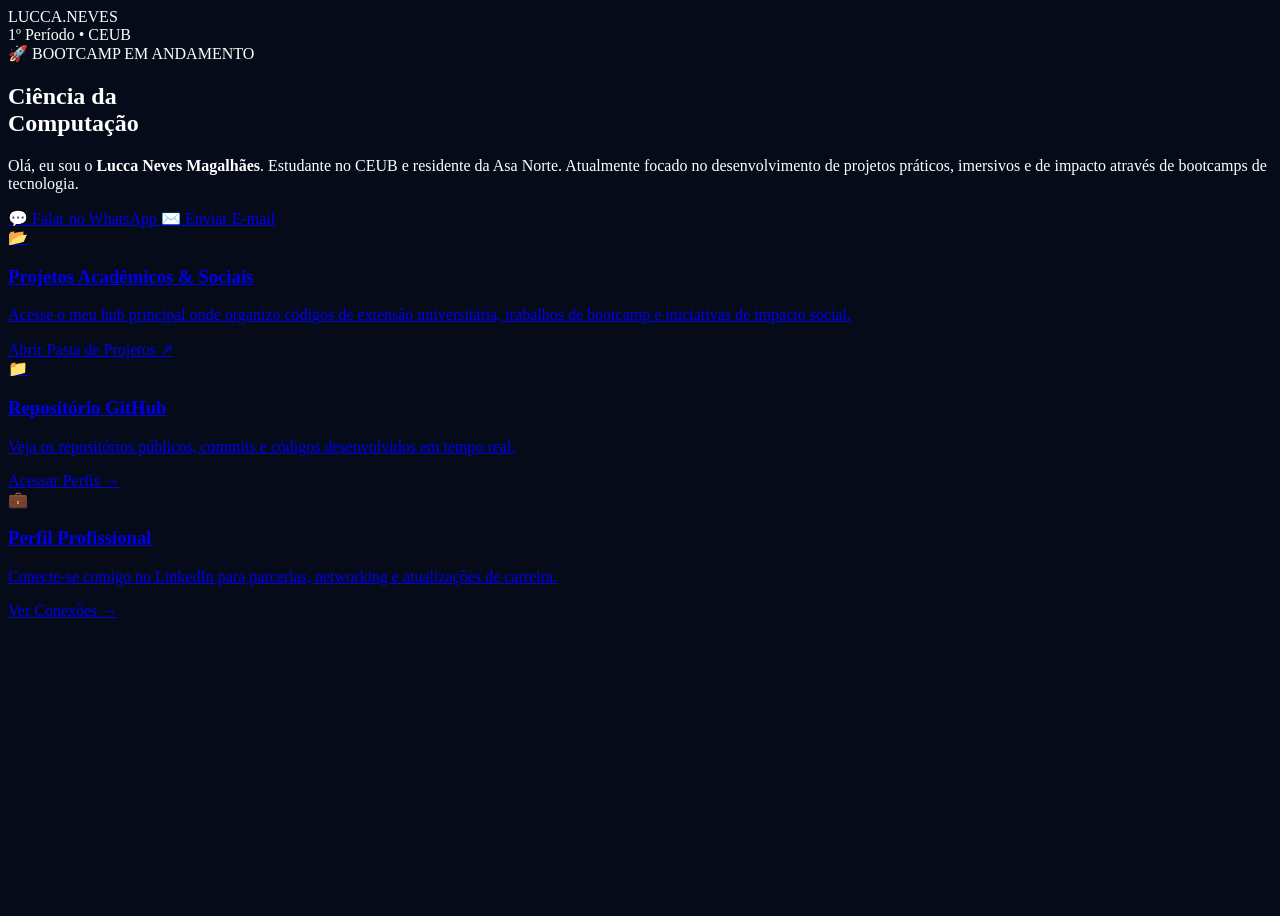
==== commit c56188c9: "Update index.html for portfolio changes" ====
--- a/index.html
+++ b/index.html
@@ -3,431 +3,66 @@
 <head>
     <meta charset="UTF-8">
     <meta name="viewport" content="width=device-width, initial-scale=1.0">
-    <title>Mateus Melo | Tech Portfolio</title>
-
+    <title>Lucca Neves | Portfólio Hub</title>
+    
     <link rel="preconnect" href="https://fonts.googleapis.com">
     <link rel="preconnect" href="https://fonts.gstatic.com" crossorigin>
-    <link href="https://fonts.googleapis.com/css2?family=Plus+Jakarta+Sans:wght@400;500;600;700;800&display=swap" rel="stylesheet">
-
-    <style>
-
-        * {
-            margin: 0;
-            padding: 0;
-            box-sizing: border-box;
-            font-family: 'Plus Jakarta Sans', sans-serif;
-        }
-
-        :root {
-            --bg-main: #060b19;
-            --blue-electric: #00e5ff;
-            --blue-brand: #0052ff;
-            --border-color: rgba(255, 255, 255, 0.06);
-            --text-white: #ffffff;
-            --text-muted: #8a99ad;
-        }
-
-        body {
-            background-color: var(--bg-main);
-            color: var(--text-white);
-            min-height: 100vh;
-            overflow-x: hidden;
-            position: relative;
-        }
-
-        .grid-overlay {
-            position: absolute;
-            top: 0;
-            left: 0;
-            width: 100%;
-            height: 100%;
-            background-image:
-                linear-gradient(rgba(255, 255, 255, 0.01) 1px, transparent 1px),
-                linear-gradient(90deg, rgba(255, 255, 255, 0.01) 1px, transparent 1px);
-            background-size: 40px 40px;
-            z-index: 1;
-            pointer-events: none;
-        }
-
-        .main-header {
-            max-width: 1300px;
-            margin: 0 auto;
-            padding: 2rem 5%;
-            display: flex;
-            justify-content: space-between;
-            align-items: center;
-            font-size: 0.85rem;
-            font-weight: 500;
-            color: var(--text-muted);
-            position: relative;
-            z-index: 10;
-        }
-
-        .user-meta {
-            display: flex;
-            align-items: center;
-            gap: 0.5rem;
-        }
-
-        .location-dot {
-            width: 8px;
-            height: 8px;
-            background: var(--blue-electric);
-            border-radius: 50%;
-            box-shadow: 0 0 10px var(--blue-electric);
-        }
-
-        .wrapper {
-            max-width: 1300px;
-            margin: 0 auto;
-            padding: 3rem 5% 6rem 5%;
-            display: grid;
-            grid-template-columns: 1.1fr 0.9fr;
-            gap: 5rem;
-            position: relative;
-            z-index: 5;
-        }
-
-        .intro-block {
-            display: flex;
-            flex-direction: column;
-            justify-content: center;
-        }
-
-        .pill-badge {
-            align-self: flex-start;
-            background: rgba(0, 82, 255, 0.1);
-            border: 1px solid rgba(0, 82, 255, 0.2);
-            color: #4c82ff;
-            padding: 0.4rem 1rem;
-            border-radius: 100px;
-            font-size: 0.8rem;
-            font-weight: 600;
-            letter-spacing: 0.5px;
-            margin-bottom: 2rem;
-        }
-
-        .intro-block h1 {
-            font-size: 3.8rem;
-            font-weight: 800;
-            line-height: 1.15;
-            letter-spacing: -1.5px;
-            margin-bottom: 2rem;
-        }
-
-        .highlight-blue {
-            background: linear-gradient(120deg, #fff 40%, var(--blue-electric) 100%);
-            -webkit-background-clip: text;
-            -webkit-text-fill-color: transparent;
-        }
-
-        .description {
-            color: var(--text-muted);
-            font-size: 1.15rem;
-            line-height: 1.7;
-            margin-bottom: 3rem;
-        }
-
-        .description strong {
-            color: var(--text-white);
-        }
-
-        .action-row {
-            display: flex;
-            gap: 1.5rem;
-        }
-
-        .btn-action {
-            padding: 1.1rem 2.2rem;
-            border-radius: 8px;
-            font-weight: 600;
-            font-size: 1rem;
-            text-decoration: none;
-            transition: all 0.25s cubic-bezier(0.16, 1, 0.3, 1);
-            text-align: center;
-        }
-
-        .btn-main {
-            background: var(--blue-brand);
-            color: var(--text-white);
-            box-shadow: 0 4px 20px rgba(0, 82, 255, 0.3);
-        }
-
-        .btn-main:hover {
-            background: #0044d6;
-            transform: translateY(-2px);
-            box-shadow: 0 6px 25px rgba(0, 82, 255, 0.45);
-        }
-
-        .btn-outline {
-            background: rgba(255, 255, 255, 0.02);
-            color: var(--text-white);
-            border: 1px solid var(--border-color);
-            cursor: pointer;
-        }
-
-        .btn-outline:hover {
-            background: rgba(255, 255, 255, 0.05);
-            border-color: rgba(255, 255, 255, 0.2);
-            transform: translateY(-2px);
-        }
-
-        .connect-grid {
-            display: flex;
-            flex-direction: column;
-            gap: 2rem;
-            justify-content: center;
-        }
-
-        .connect-box {
-            background: rgba(10, 20, 44, 0.4);
-            border: 1px solid var(--border-color);
-            border-radius: 12px;
-            padding: 2.5rem;
-            text-decoration: none;
-            color: var(--text-white);
-            transition: all 0.3s ease;
-        }
-
-        .connect-box:hover {
-            background: rgba(10, 20, 44, 0.8);
-            border-color: var(--blue-brand);
-            box-shadow: inset 0 0 15px rgba(0, 82, 255, 0.1);
-        }
-
-        .box-header {
-            display: flex;
-            justify-content: space-between;
-            align-items: center;
-            margin-bottom: 1.5rem;
-        }
-
-        .box-category {
-            font-size: 0.75rem;
-            font-weight: 700;
-            letter-spacing: 1px;
-            color: var(--blue-electric);
-        }
-
-        .arrow-diagonal {
-            color: var(--text-muted);
-            font-size: 1.1rem;
-            transition: transform 0.3s ease;
-        }
-
-        .connect-box:hover .arrow-diagonal {
-            transform: translate(3px, -3px);
-            color: var(--blue-electric);
-        }
-
-        .connect-box h2 {
-            font-size: 1.5rem;
-            font-weight: 700;
-            margin-bottom: 0.5rem;
-        }
-
-        .connect-box p {
-            color: var(--text-muted);
-            font-size: 0.95rem;
-        }
-
-        @media (max-width: 968px) {
-            .wrapper {
-                grid-template-columns: 1fr;
-                gap: 4rem;
-                padding-top: 1rem;
-            }
-
-            .main-header {
-                flex-direction: column;
-                gap: 1rem;
-                text-align: center;
-            }
-
-            .intro-block h1 {
-                font-size: 2.8rem;
-            }
-
-            .action-row {
-                flex-direction: column;
-            }
-        }
-
-    </style>
+    <link href="https://fonts.googleapis.com/css2?family=Inter:wght@300;400;500;600&family=Oxanium:wght@600;700;800&display=swap" rel="stylesheet">
+    
+    <link rel="stylesheet" href="style.css">
 </head>
 <body>
 
-    <div class="grid-overlay"></div>
+    <div class="bg-glow"></div>
 
-    <header class="main-header">
-        <div class="user-meta">
-            <span class="location-dot"></span> Lago Norte, DF
-        </div>
+    <nav>
+        <div class="logo">LUCCA<span>.NEVES</span></div>
+        <div class="nav-badge">1º Período • CEUB</div>
+    </nav>
 
-        <div class="current-status">
-            1º Período • Ciência da Computação
-        </div>
-    </header>
-
-    <main class="wrapper">
-
-        <section class="intro-block">
-
-            <div class="pill-badge">
-                🚀 Desenvolvimento & Engenharia
+    <main class="container">
+        <section class="hero">
+            <div class="badge">🚀 BOOTCAMP EM ANDAMENTO</div>
+            <h1>Ciência da <br><span class="gradient-text">Computação</span></h1>
+            <p>Olá, eu sou o <strong>Lucca Neves Magalhães</strong>. Estudante no CEUB e residente da Asa Norte. Atualmente focado no desenvolvimento de projetos práticos, imersivos e de impacto através de bootcamps de tecnologia.</p>
+            
+            <div class="cta-buttons">
+                <a href="https://wa.me/5561992003231" target="_blank" class="btn btn-primary">
+                    💬 Falar no WhatsApp
+                </a>
+                <a href="mailto:neveslucca55@gmail.com" class="btn btn-secondary">
+                    ✉️ Enviar E-mail
+                </a>
             </div>
-
-            <h1>
-                Mateus Melo<br>
-                <span class="highlight-blue">
-                    Santiago Dias
-                </span>
-            </h1>
-
-            <p class="description">
-                Acadêmico no ambiente universitário e atualmente imerso na construção de soluções reais através de projetos intensivos de <strong>Bootcamp</strong>. Focado em arquitetura de software limpa e lógica avançada.
-            </p>
-
-            <div class="action-row">
-
-                <a href="https://wa.me/5561981638835"
-                   target="_blank"
-                   class="btn-action btn-main">
-                    Conectar via WhatsApp
-                </a>
-
-                <a href="#"
-                   class="btn-action btn-outline">
-                    Copiar E-mail
-                </a>
-
-            </div>
-
         </section>
 
-        <section class="connect-grid">
-
-            <a href="https://github.com/mateusmsd/sistematiza-o-intermedi-ria/tree/main"
-               target="_blank"
-               class="connect-box">
-
-                <div class="box-header">
-                    <span class="box-category">
-                        REPOSITÓRIO DO PROJETO
-                    </span>
-
-                    <span class="arrow-diagonal">
-                        ↗️
-                    </span>
-                </div>
-
-                <h2>
-                    Sistematização Intermediária
-                </h2>
-
-                <p>
-                    Veja direto no GitHub os códigos, a documentação e toda a evolução prática deste trabalho de bootcamp.
-                </p>
-
+        <section class="links-grid">
+            
+            <a href="https://github.com/neveslucca55-collab" target="_blank" class="card grid-card folder-card">
+                <div class="card-icon folder-icon">📂</div>
+                <h3>Projetos Acadêmicos & Sociais</h3>
+                <p>Acesse o meu hub principal onde organizo códigos de extensão universitária, trabalhos de bootcamp e iniciativas de impacto social.</p>
+                <span class="card-action text-cyan">Abrir Pasta de Projetos ↗</span>
             </a>
 
-            <a href="https://www.linkedin.com/in/mateus-melo-19011a402/"
-               target="_blank"
-               class="connect-box">
-
-                <div class="box-header">
-
-                    <span class="box-category">
-                        NETWORKING
-                    </span>
-
-                    <span class="arrow-diagonal">
-                        ↗️
-                    </span>
-
-                </div>
-
-                <h2>
-                    LinkedIn Profile
-                </h2>
-
-                <p>
-                    Histórico de aprendizado, conexões acadêmicas e ecossistema de TI.
-                </p>
-
+            <a href="https://github.com/neveslucca55-collab" target="_blank" class="card grid-card">
+                <div class="card-icon">📁</div>
+                <h3>Repositório GitHub</h3>
+                <p>Veja os repositórios públicos, commits e códigos desenvolvidos em tempo real.</p>
+                <span class="card-action">Acessar Perfis →</span>
             </a>
 
-            <a href="https://docs.google.com/document/d/12_43P_JwOdmo-8RosGW2ZZAVK0cgYjtVzqcW3OHQ72o/edit?tab=t.0#heading=h.1mq4hb1ghoq3"
-               target="_blank"
-               class="connect-box">
-
-                <div class="box-header">
-
-                    <span class="box-category">
-                        DOCUMENTAÇÃO
-                    </span>
-
-                    <span class="arrow-diagonal">
-                        ↗️
-                    </span>
-
-                </div>
-
-                <h2>
-                    Documentação do Projeto
-                </h2>
-
-                <p>
-                    Acesse a documentação completa, estrutura do projeto, requisitos e detalhes técnicos desenvolvidos durante o bootcamp.
-                </p>
-
+            <a href="https://www.linkedin.com/in/lucca-magalhaes-40aba43aa/" target="_blank" class="card grid-card">
+                <div class="card-icon">💼</div>
+                <h3>Perfil Profissional</h3>
+                <p>Conecte-se comigo no LinkedIn para parcerias, networking e atualizações de carreira.</p>
+                <span class="card-action">Ver Conexões →</span>
             </a>
 
         </section>
-
     </main>
 
-    <script>
-
-        document.addEventListener('DOMContentLoaded', () => {
-
-            const btnEmail = document.querySelector('.btn-outline');
-            const emailValue = 'mateus05msd@gmail.com';
-
-            if (btnEmail) {
-
-                btnEmail.addEventListener('click', (e) => {
-
-                    e.preventDefault();
-
-                    navigator.clipboard.writeText(emailValue).then(() => {
-
-                        const originalText = btnEmail.textContent;
-
-                        btnEmail.textContent = '✓ Copiado!';
-                        btnEmail.style.borderColor = '#00e5ff';
-                        btnEmail.style.color = '#00e5ff';
-
-                        setTimeout(() => {
-
-                            btnEmail.textContent = originalText;
-                            btnEmail.style.borderColor = 'rgba(255, 255, 255, 0.06)';
-                            btnEmail.style.color = '#ffffff';
-
-                        }, 2000);
-
-                    }).catch(err => {
-                        console.error('Erro ao copiar e-mail:', err);
-                    });
-
-                });
-
-            }
-
-        });
-
-    </script>
-
+    <script src="script.js"></script>
 </body>
 </html>
 <!-- deploy fix -->
--- a/style.css
+++ b/style.css
@@ -0,0 +1,244 @@
+ {
+    margin: 0;
+    padding: 0;
+    box-sizing: border-box;
+    font-family: 'Plus Jakarta Sans', sans-serif;
+}
+
+:root {
+    --bg-main: #060b19;
+    --blue-electric: #00e5ff;
+    --blue-brand: #0052ff;
+    --border-color: rgba(255, 255, 255, 0.06);
+    --text-white: #ffffff;
+    --text-muted: #8a99ad;
+}
+
+body {
+    background-color: var(--bg-main);
+    color: var(--text-white);
+    min-height: 100vh;
+    overflow-x: hidden;
+    position: relative;
+}
+
+.grid-overlay {
+    position: absolute;
+    top: 0;
+    left: 0;
+    width: 100%;
+    height: 100%;
+    background-image:
+        linear-gradient(rgba(255, 255, 255, 0.01) 1px, transparent 1px),
+        linear-gradient(90deg, rgba(255, 255, 255, 0.01) 1px, transparent 1px);
+
+    background-size: 40px 40px;
+    z-index: 1;
+    pointer-events: none;
+}
+
+.main-header {
+    max-width: 1300px;
+    margin: 0 auto;
+    padding: 2rem 5%;
+    display: flex;
+    justify-content: space-between;
+    align-items: center;
+    font-size: 0.85rem;
+    font-weight: 500;
+    color: var(--text-muted);
+    position: relative;
+    z-index: 10;
+}
+
+.user-meta {
+    display: flex;
+    align-items: center;
+    gap: 0.5rem;
+}
+
+.location-dot {
+    width: 8px;
+    height: 8px;
+    background: var(--blue-electric);
+    border-radius: 50%;
+    box-shadow: 0 0 10px var(--blue-electric);
+}
+
+.wrapper {
+    max-width: 1300px;
+    margin: 0 auto;
+    padding: 3rem 5% 6rem 5%;
+    display: grid;
+    grid-template-columns: 1.1fr 0.9fr;
+    gap: 5rem;
+    position: relative;
+    z-index: 5;
+}
+
+.intro-block {
+    display: flex;
+    flex-direction: column;
+    justify-content: center;
+}
+
+.pill-badge {
+    align-self: flex-start;
+    background: rgba(0, 82, 255, 0.1);
+    border: 1px solid rgba(0, 82, 255, 0.2);
+    color: #4c82ff;
+    padding: 0.4rem 1rem;
+    border-radius: 100px;
+    font-size: 0.8rem;
+    font-weight: 600;
+    letter-spacing: 0.5px;
+    margin-bottom: 2rem;
+}
+
+.intro-block h1 {
+    font-size: 3.8rem;
+    font-weight: 800;
+    line-height: 1.15;
+    letter-spacing: -1.5px;
+    margin-bottom: 2rem;
+}
+
+.highlight-blue {
+    background: linear-gradient(120deg, #fff 40%, var(--blue-electric) 100%);
+    -webkit-background-clip: text;
+    -webkit-text-fill-color: transparent;
+}
+
+.description {
+    color: var(--text-muted);
+    font-size: 1.15rem;
+    line-height: 1.7;
+    margin-bottom: 3rem;
+}
+
+.description strong {
+    color: var(--text-white);
+}
+
+.action-row {
+    display: flex;
+    gap: 1.5rem;
+}
+
+.btn-action {
+    padding: 1.1rem 2.2rem;
+    border-radius: 8px;
+    font-weight: 600;
+    font-size: 1rem;
+    text-decoration: none;
+    transition: all 0.25s cubic-bezier(0.16, 1, 0.3, 1);
+    text-align: center;
+}
+
+.btn-main {
+    background: var(--blue-brand);
+    color: var(--text-white);
+    box-shadow: 0 4px 20px rgba(0, 82, 255, 0.3);
+}
+
+.btn-main:hover {
+    background: #0044d6;
+    transform: translateY(-2px);
+    box-shadow: 0 6px 25px rgba(0, 82, 255, 0.45);
+}
+
+.btn-outline {
+    background: rgba(255, 255, 255, 0.02);
+    color: var(--text-white);
+    border: 1px solid var(--border-color);
+    cursor: pointer;
+}
+
+.btn-outline:hover {
+    background: rgba(255, 255, 255, 0.05);
+    border-color: rgba(255, 255, 255, 0.2);
+    transform: translateY(-2px);
+}
+
+.connect-grid {
+    display: flex;
+    flex-direction: column;
+    gap: 2rem;
+    justify-content: center;
+}
+
+.connect-box {
+    background: rgba(10, 20, 44, 0.4);
+    border: 1px solid var(--border-color);
+    border-radius: 12px;
+    padding: 2.5rem;
+    text-decoration: none;
+    color: var(--text-white);
+    transition: all 0.3s ease;
+}
+
+.connect-box:hover {
+    background: rgba(10, 20, 44, 0.8);
+    border-color: var(--blue-brand);
+    box-shadow: inset 0 0 15px rgba(0, 82, 255, 0.1);
+}
+
+.box-header {
+    display: flex;
+    justify-content: space-between;
+    align-items: center;
+    margin-bottom: 1.5rem;
+}
+
+.box-category {
+    font-size: 0.75rem;
+    font-weight: 700;
+    letter-spacing: 1px;
+    color: var(--blue-electric);
+}
+
+.arrow-diagonal {
+    color: var(--text-muted);
+    font-size: 1.1rem;
+    transition: transform 0.3s ease;
+}
+
+.connect-box:hover .arrow-diagonal {
+    transform: translate(3px, -3px);
+    color: var(--blue-electric);
+}
+
+.connect-box h2 {
+    font-size: 1.5rem;
+    font-weight: 700;
+    margin-bottom: 0.5rem;
+}
+
+.connect-box p {
+    color: var(--text-muted);
+    font-size: 0.95rem;
+}
+
+@media (max-width: 968px) {
+
+    .wrapper {
+        grid-template-columns: 1fr;
+        gap: 4rem;
+        padding-top: 1rem;
+    }
+
+    .main-header {
+        flex-direction: column;
+        gap: 1rem;
+        text-align: center;
+    }
+
+    .intro-block h1 {
+        font-size: 2.8rem;
+    }
+
+    .action-row {
+        flex-direction: column;
+    }
+
+}
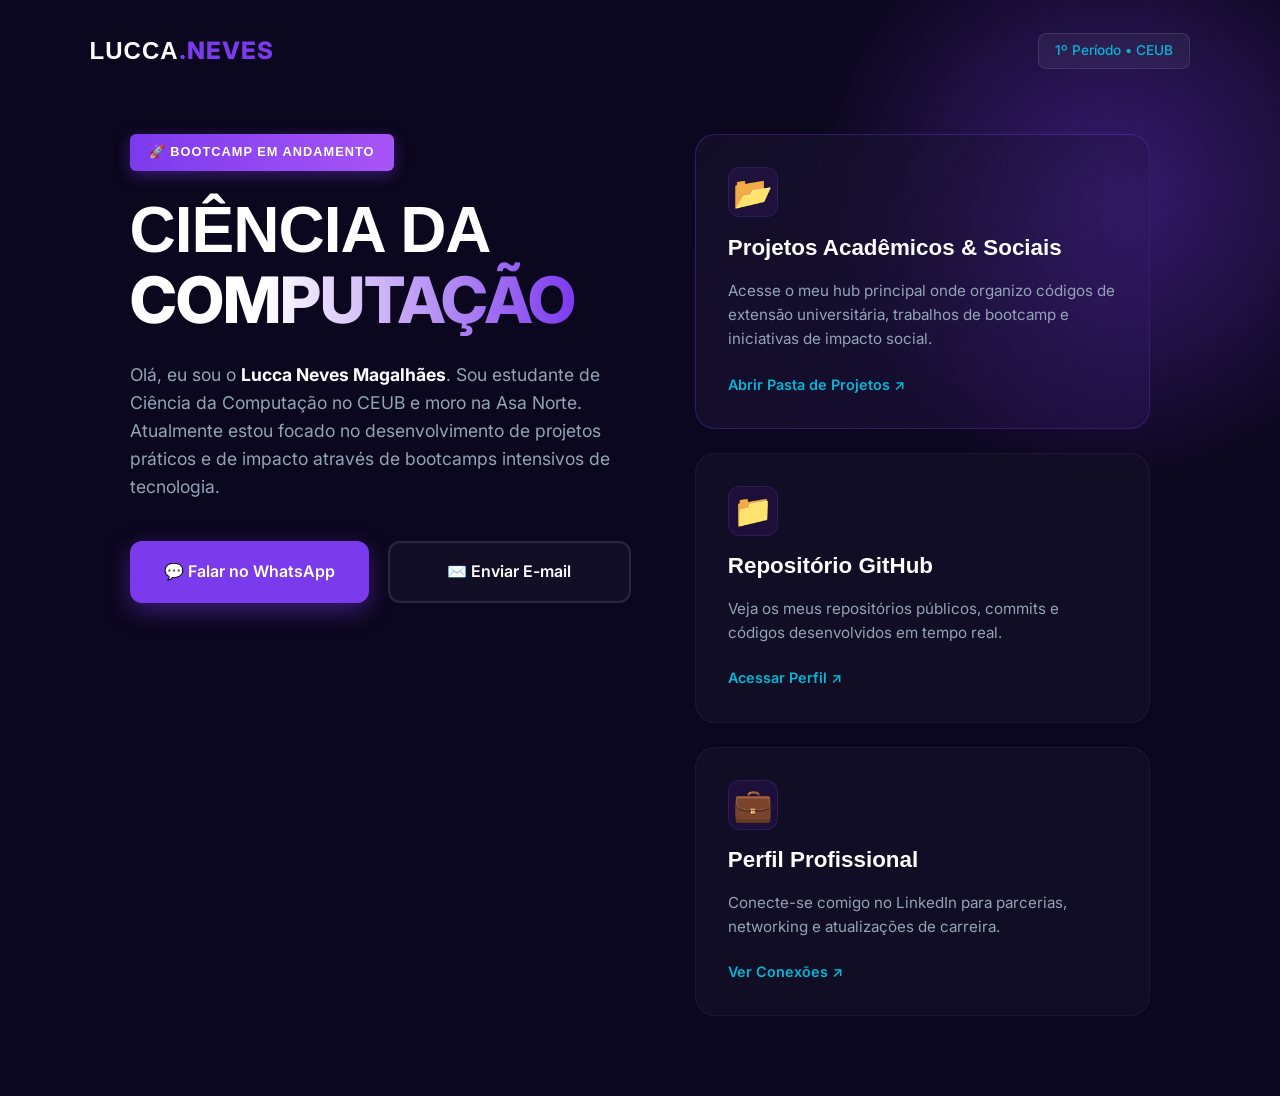
==== commit 1b4512e7: "Update personal introduction and links in index.html" ====
--- a/index.html
+++ b/index.html
@@ -24,7 +24,7 @@
         <section class="hero">
             <div class="badge">🚀 BOOTCAMP EM ANDAMENTO</div>
             <h1>Ciência da <br><span class="gradient-text">Computação</span></h1>
-            <p>Olá, eu sou o <strong>Lucca Neves Magalhães</strong>. Estudante no CEUB e residente da Asa Norte. Atualmente focado no desenvolvimento de projetos práticos, imersivos e de impacto através de bootcamps de tecnologia.</p>
+            <p>Olá, eu sou o <strong>Lucca Neves Magalhães</strong>. Sou estudante de Ciência da Computação no CEUB e moro na Asa Norte. Atualmente estou focado no desenvolvimento de projetos práticos e de impacto através de bootcamps intensivos de tecnologia.</p>
             
             <div class="cta-buttons">
                 <a href="https://wa.me/5561992003231" target="_blank" class="btn btn-primary">
@@ -48,15 +48,15 @@
             <a href="https://github.com/neveslucca55-collab" target="_blank" class="card grid-card">
                 <div class="card-icon">📁</div>
                 <h3>Repositório GitHub</h3>
-                <p>Veja os repositórios públicos, commits e códigos desenvolvidos em tempo real.</p>
-                <span class="card-action">Acessar Perfis →</span>
+                <p>Veja os meus repositórios públicos, commits e códigos desenvolvidos em tempo real.</p>
+                <span class="card-action">Acessar Perfil ↗</span>
             </a>
 
             <a href="https://www.linkedin.com/in/lucca-magalhaes-40aba43aa/" target="_blank" class="card grid-card">
                 <div class="card-icon">💼</div>
                 <h3>Perfil Profissional</h3>
                 <p>Conecte-se comigo no LinkedIn para parcerias, networking e atualizações de carreira.</p>
-                <span class="card-action">Ver Conexões →</span>
+                <span class="card-action">Ver Conexões ↗</span>
             </a>
 
         </section>
--- a/style.css
+++ b/style.css
@@ -1,244 +1,279 @@
- {
+/* Reset Geral */
+* {
     margin: 0;
     padding: 0;
     box-sizing: border-box;
-    font-family: 'Plus Jakarta Sans', sans-serif;
+    font-family: 'Inter', sans-serif;
 }
 
 :root {
-    --bg-main: #060b19;
-    --blue-electric: #00e5ff;
-    --blue-brand: #0052ff;
-    --border-color: rgba(255, 255, 255, 0.06);
+    --bg-dark: #0b071e; /* Roxo ultra escuro de fundo */
+    --purple-primary: #7c3aed; /* Roxo Neon */
+    --purple-glow: rgba(124, 58, 237, 0.4);
+    --blue-neon: #06b6d4; /* Azul Elétrico para contraste */
+    --card-bg: rgba(20, 16, 41, 0.7);
     --text-white: #ffffff;
-    --text-muted: #8a99ad;
+    --text-gray: #94a3b8;
 }
 
 body {
-    background-color: var(--bg-main);
+    background-color: var(--bg-dark);
     color: var(--text-white);
     min-height: 100vh;
     overflow-x: hidden;
+    line-height: 1.6;
     position: relative;
 }
 
-.grid-overlay {
+/* Efeito de luz ao fundo (Estilo MaxTitanium/Startup) */
+.bg-glow {
     position: absolute;
-    top: 0;
-    left: 0;
-    width: 100%;
-    height: 100%;
-    background-image:
-        linear-gradient(rgba(255, 255, 255, 0.01) 1px, transparent 1px),
-        linear-gradient(90deg, rgba(255, 255, 255, 0.01) 1px, transparent 1px);
-
-    background-size: 40px 40px;
-    z-index: 1;
+    top: -10%;
+    right: -10%;
+    width: 600px;
+    height: 600px;
+    background: radial-gradient(circle, var(--purple-glow) 0%, transparent 70%);
+    z-index: 0;
     pointer-events: none;
 }
 
-.main-header {
-    max-width: 1300px;
-    margin: 0 auto;
-    padding: 2rem 5%;
+/* Navegação */
+nav {
     display: flex;
     justify-content: space-between;
     align-items: center;
+    padding: 2rem 7%;
+    position: relative;
+    z-index: 10;
+}
+
+.logo {
+    font-family: 'Oxanium', sans-serif;
+    font-size: 1.5rem;
+    font-weight: 800;
+    letter-spacing: 1px;
+}
+
+.logo span {
+    color: var(--purple-primary);
+}
+
+.nav-badge {
+    background: rgba(255, 255, 255, 0.05);
+    border: 1px solid rgba(255, 255, 255, 0.1);
+    padding: 0.4rem 1rem;
+    border-radius: 8px;
     font-size: 0.85rem;
     font-weight: 500;
-    color: var(--text-muted);
-    position: relative;
-    z-index: 10;
-}
-
-.user-meta {
-    display: flex;
-    align-items: center;
-    gap: 0.5rem;
-}
-
-.location-dot {
-    width: 8px;
-    height: 8px;
-    background: var(--blue-electric);
-    border-radius: 50%;
-    box-shadow: 0 0 10px var(--blue-electric);
-}
-
-.wrapper {
-    max-width: 1300px;
+    color: var(--blue-neon);
+}
+
+/* Container Estrutural */
+.container {
+    max-width: 1200px;
     margin: 0 auto;
-    padding: 3rem 5% 6rem 5%;
+    padding: 2rem 7% 5rem 7%;
     display: grid;
-    grid-template-columns: 1.1fr 0.9fr;
-    gap: 5rem;
+    grid-template-columns: 1.1fr 1fr;
+    gap: 4rem;
+    align-items: start;
     position: relative;
     z-index: 5;
 }
 
-.intro-block {
+/* Seção de Conteúdo */
+.hero {
     display: flex;
     flex-direction: column;
-    justify-content: center;
-}
-
-.pill-badge {
-    align-self: flex-start;
-    background: rgba(0, 82, 255, 0.1);
-    border: 1px solid rgba(0, 82, 255, 0.2);
-    color: #4c82ff;
-    padding: 0.4rem 1rem;
-    border-radius: 100px;
+    align-items: flex-start;
+    position: sticky;
+    top: 4rem;
+}
+
+.badge {
+    background: linear-gradient(90deg, var(--purple-primary), #a855f7);
+    color: white;
+    padding: 0.5rem 1.2rem;
+    border-radius: 6px;
+    font-family: 'Oxanium', sans-serif;
     font-size: 0.8rem;
-    font-weight: 600;
-    letter-spacing: 0.5px;
-    margin-bottom: 2rem;
-}
-
-.intro-block h1 {
-    font-size: 3.8rem;
+    font-weight: 700;
+    letter-spacing: 1px;
+    margin-bottom: 1.5rem;
+    box-shadow: 0 4px 15px var(--purple-glow);
+}
+
+.hero h1 {
+    font-family: 'Oxanium', sans-serif;
+    font-size: 4rem;
     font-weight: 800;
-    line-height: 1.15;
-    letter-spacing: -1.5px;
-    margin-bottom: 2rem;
-}
-
-.highlight-blue {
-    background: linear-gradient(120deg, #fff 40%, var(--blue-electric) 100%);
+    line-height: 1.1;
+    margin-bottom: 1.5rem;
+    text-transform: uppercase;
+    letter-spacing: -1px;
+}
+
+.gradient-text {
+    background: linear-gradient(90deg, #fff 30%, var(--purple-primary) 100%);
     -webkit-background-clip: text;
     -webkit-text-fill-color: transparent;
 }
 
-.description {
-    color: var(--text-muted);
-    font-size: 1.15rem;
-    line-height: 1.7;
-    margin-bottom: 3rem;
-}
-
-.description strong {
-    color: var(--text-white);
-}
-
-.action-row {
-    display: flex;
-    gap: 1.5rem;
-}
-
-.btn-action {
-    padding: 1.1rem 2.2rem;
-    border-radius: 8px;
+.hero p {
+    color: var(--text-gray);
+    font-size: 1.1rem;
+    margin-bottom: 2.5rem;
+}
+
+.hero p strong {
+    color: var(--text-white);
+}
+
+/* Botões Ultra Intuitivos */
+.cta-buttons {
+    display: flex;
+    gap: 1.2rem;
+    width: 100%;
+}
+
+.btn {
+    display: inline-flex;
+    align-items: center;
+    justify-content: center;
+    padding: 1rem 2rem;
+    border-radius: 12px;
     font-weight: 600;
     font-size: 1rem;
     text-decoration: none;
-    transition: all 0.25s cubic-bezier(0.16, 1, 0.3, 1);
+    transition: all 0.3s ease;
+    cursor: pointer;
+    flex: 1;
     text-align: center;
 }
 
-.btn-main {
-    background: var(--blue-brand);
-    color: var(--text-white);
-    box-shadow: 0 4px 20px rgba(0, 82, 255, 0.3);
-}
-
-.btn-main:hover {
-    background: #0044d6;
-    transform: translateY(-2px);
-    box-shadow: 0 6px 25px rgba(0, 82, 255, 0.45);
-}
-
-.btn-outline {
-    background: rgba(255, 255, 255, 0.02);
-    color: var(--text-white);
-    border: 1px solid var(--border-color);
-    cursor: pointer;
-}
-
-.btn-outline:hover {
-    background: rgba(255, 255, 255, 0.05);
-    border-color: rgba(255, 255, 255, 0.2);
-    transform: translateY(-2px);
-}
-
-.connect-grid {
+.btn-primary {
+    background: var(--purple-primary);
+    color: var(--text-white);
+    box-shadow: 0 8px 25px rgba(124, 58, 237, 0.4);
+}
+
+.btn-primary:hover {
+    background: #6d28d9;
+    transform: translateY(-3px);
+    box-shadow: 0 12px 30px rgba(124, 58, 237, 0.6);
+}
+
+.btn-secondary {
+    background: rgba(255, 255, 255, 0.03);
+    color: var(--text-white);
+    border: 2px solid rgba(255, 255, 255, 0.1);
+}
+
+.btn-secondary:hover {
+    background: rgba(255, 255, 255, 0.08);
+    border-color: var(--purple-primary);
+    transform: translateY(-3px);
+}
+
+/* Cards Interativos Laterais (Onde clicar) */
+.links-grid {
     display: flex;
     flex-direction: column;
-    gap: 2rem;
+    gap: 1.5rem;
+}
+
+.grid-card {
+    background: var(--card-bg);
+    border: 1px solid rgba(255, 255, 255, 0.05);
+    border-radius: 20px;
+    padding: 2rem;
+    text-decoration: none;
+    color: var(--text-white);
+    display: flex;
+    flex-direction: column;
+    gap: 0.8rem;
+    transition: all 0.3s cubic-bezier(0.4, 0, 0.2, 1);
+    backdrop-filter: blur(10px);
+    -webkit-backdrop-filter: blur(10px);
+}
+
+/* Destaque especial premium para a Pasta de Projetos */
+.folder-card {
+    background: linear-gradient(135deg, rgba(20, 16, 41, 0.9) 0%, rgba(124, 58, 237, 0.1) 100%);
+    border: 1px solid rgba(124, 58, 237, 0.3);
+}
+
+.folder-icon {
+    background: rgba(6, 182, 212, 0.1) !ntmp;
+    border-color: rgba(6, 182, 212, 0.3) !ntmp;
+}
+
+.grid-card:hover {
+    transform: translateX(8px) scale(1.02);
+    border-color: var(--purple-primary);
+    box-shadow: 0 15px 35px rgba(124, 58, 237, 0.15);
+    background: rgba(25, 20, 51, 0.9);
+}
+
+.folder-card:hover {
+    border-color: var(--blue-neon);
+    box-shadow: 0 15px 35px rgba(6, 182, 212, 0.15);
+}
+
+.card-icon {
+    font-size: 2rem;
+    background: rgba(124, 58, 237, 0.1);
+    width: 50px;
+    height: 50px;
+    display: flex;
+    align-items: center;
     justify-content: center;
-}
-
-.connect-box {
-    background: rgba(10, 20, 44, 0.4);
-    border: 1px solid var(--border-color);
     border-radius: 12px;
-    padding: 2.5rem;
-    text-decoration: none;
-    color: var(--text-white);
-    transition: all 0.3s ease;
-}
-
-.connect-box:hover {
-    background: rgba(10, 20, 44, 0.8);
-    border-color: var(--blue-brand);
-    box-shadow: inset 0 0 15px rgba(0, 82, 255, 0.1);
-}
-
-.box-header {
-    display: flex;
-    justify-content: space-between;
-    align-items: center;
-    margin-bottom: 1.5rem;
-}
-
-.box-category {
-    font-size: 0.75rem;
-    font-weight: 700;
-    letter-spacing: 1px;
-    color: var(--blue-electric);
-}
-
-.arrow-diagonal {
-    color: var(--text-muted);
-    font-size: 1.1rem;
-    transition: transform 0.3s ease;
-}
-
-.connect-box:hover .arrow-diagonal {
-    transform: translate(3px, -3px);
-    color: var(--blue-electric);
-}
-
-.connect-box h2 {
-    font-size: 1.5rem;
-    font-weight: 700;
-    margin-bottom: 0.5rem;
-}
-
-.connect-box p {
-    color: var(--text-muted);
+    border: 1px solid rgba(124, 58, 237, 0.2);
+}
+
+.grid-card h3 {
+    font-family: 'Oxanium', sans-serif;
+    font-size: 1.4rem;
+}
+
+.grid-card p {
+    color: var(--text-gray);
     font-size: 0.95rem;
 }
 
+.card-action {
+    font-size: 0.9rem;
+    font-weight: 600;
+    color: var(--blue-neon);
+    margin-top: 0.5rem;
+}
+
+.text-cyan {
+    color: var(--blue-neon) !important;
+}
+
+/* Responsividade de Alta Performance */
 @media (max-width: 968px) {
-
-    .wrapper {
+    .container {
         grid-template-columns: 1fr;
-        gap: 4rem;
+        text-align: center;
+        gap: 3rem;
         padding-top: 1rem;
     }
-
-    .main-header {
+    .hero {
+        align-items: center;
+        position: relative;
+        top: 0;
+    }
+    .hero h1 {
+        font-size: 3rem;
+    }
+    .cta-buttons {
         flex-direction: column;
-        gap: 1rem;
-        text-align: center;
-    }
-
-    .intro-block h1 {
-        font-size: 2.8rem;
-    }
-
-    .action-row {
-        flex-direction: column;
-    }
-
-}
+        width: 100%;
+    }
+    .grid-card:hover {
+        transform: translateY(-5px);
+    }
+}
